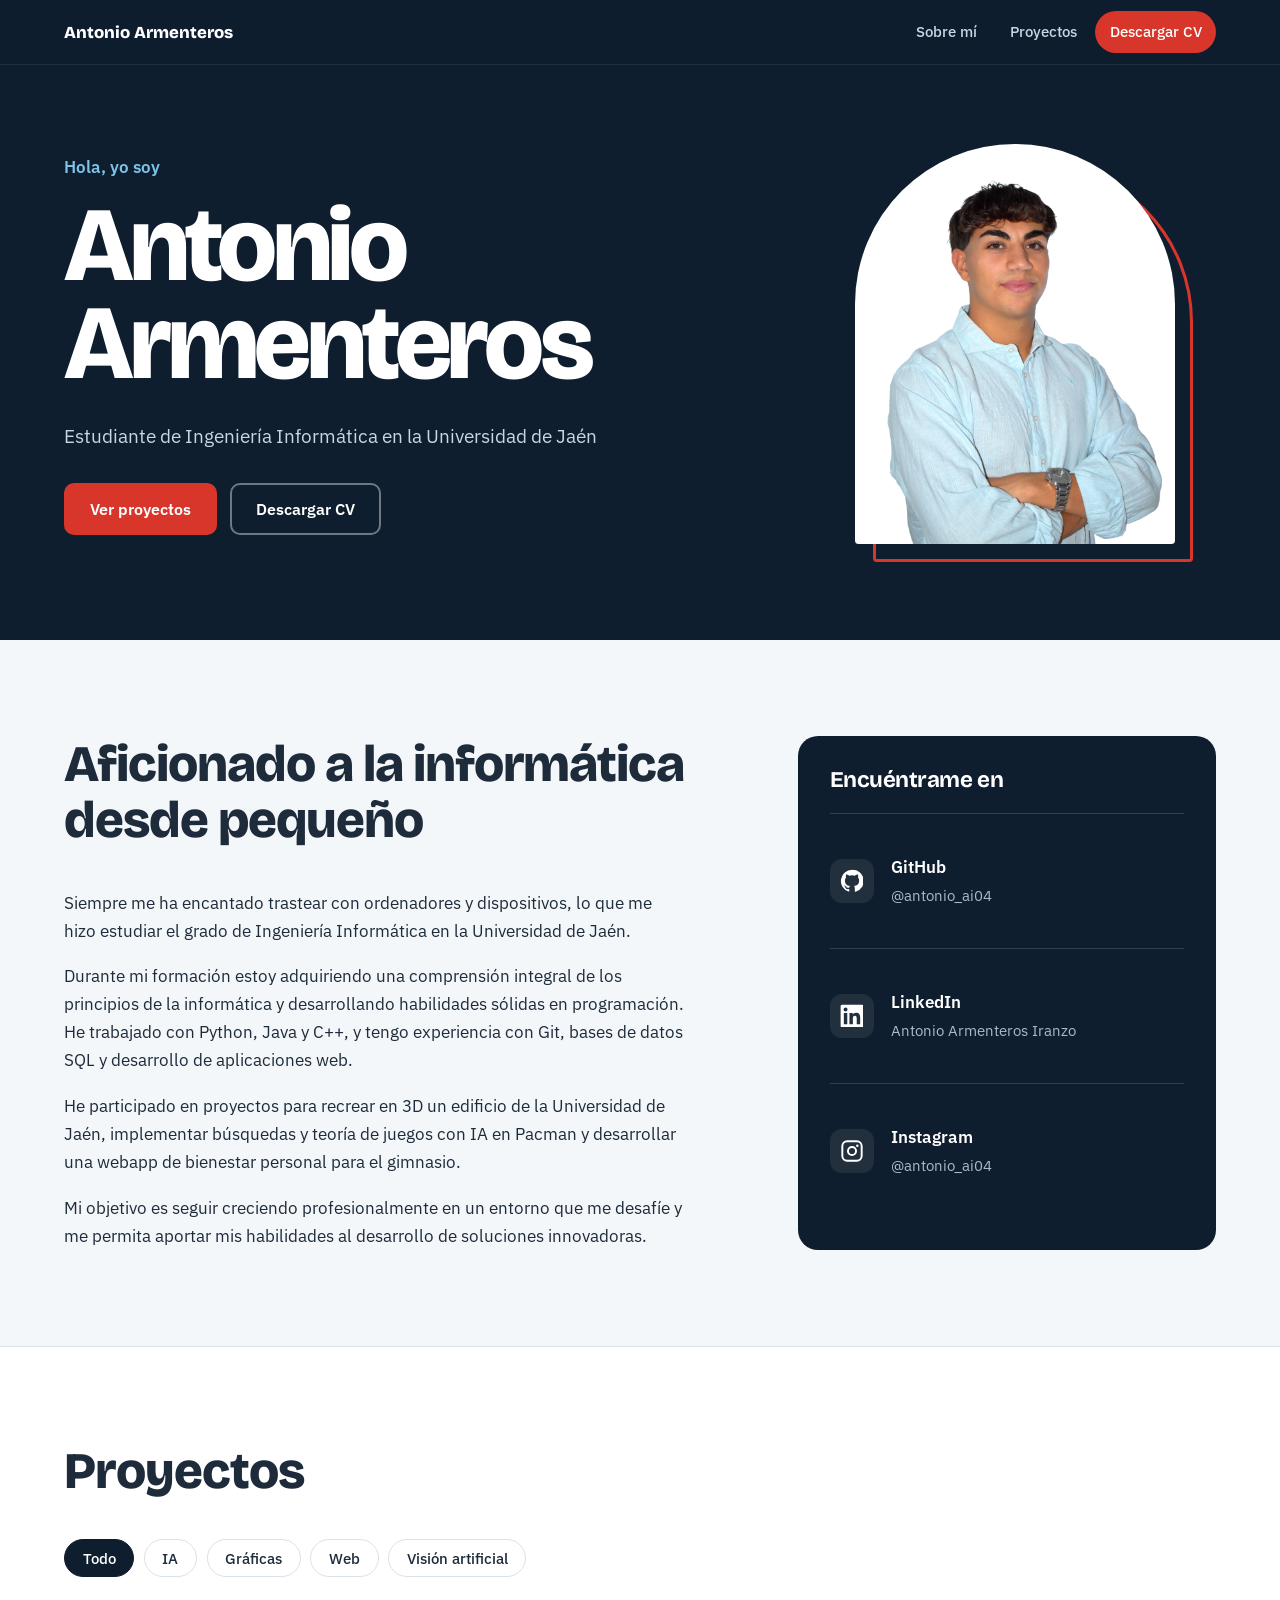
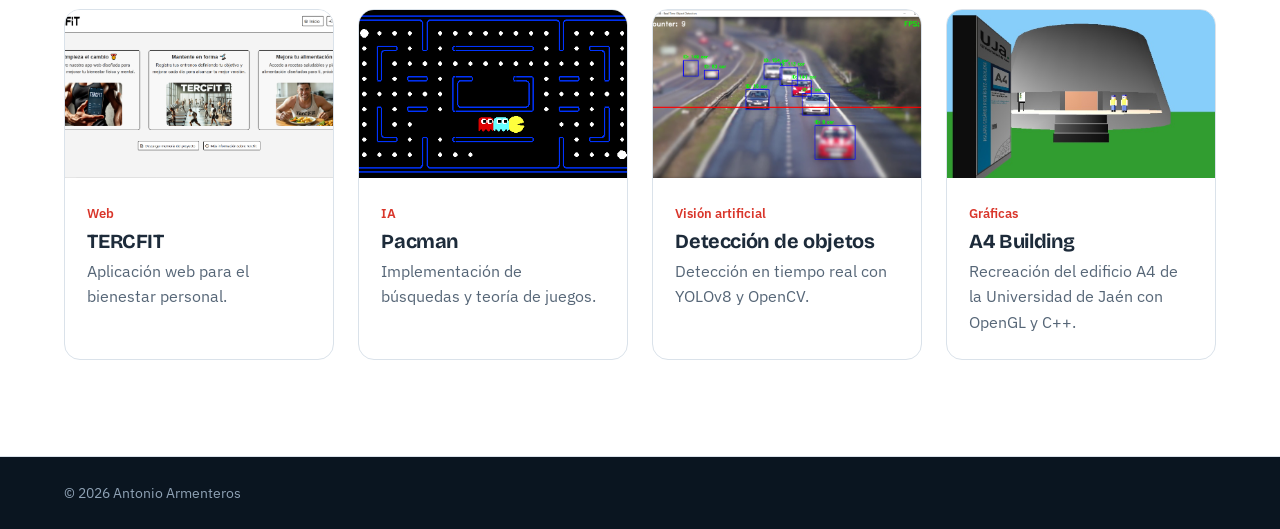
==== index.html @ 1f077d74 "Fix en el cv Updated the role description and CV link in the hero section. Added university name to " ====
<!DOCTYPE html>
<html lang="es">
<head>
<meta charset="utf-8">
<meta name="viewport" content="width=device-width, initial-scale=1">
<meta name="description" content="Portfolio de Antonio Armenteros, estudiante de Ingeniería Informática en la Universidad de Jaén.">
<title>Antonio Armenteros · Ingeniería Informática</title>
<link rel="preconnect" href="https://fonts.googleapis.com">
<link rel="preconnect" href="https://fonts.gstatic.com" crossorigin>
<link href="https://fonts.googleapis.com/css2?family=Bricolage+Grotesque:opsz,wght@12..96,500;12..96,800&family=IBM+Plex+Sans:wght@400;500;600&display=swap" rel="stylesheet">
<link rel="stylesheet" href="assets/css/style.css">
</head>
<body id="home">

<nav class="nav">
  <div class="wrap nav-in">
    <a href="#home" class="brand">Antonio Armenteros</a>
    <button class="burger" aria-label="Abrir menú" aria-expanded="false" aria-controls="menu"><span></span><span></span></button>
    <ul id="menu" class="menu">
      <li><a href="#about">Sobre mí</a></li>
      <li><a href="#portfolio">Proyectos</a></li>
      <li><a class="dl" href="assets/cv/CV_Antonio_Armenteros_Iranzo.pdf" download>Descargar CV</a></li>
    </ul>
  </div>
</nav>

<header class="hero">
  <video autoplay muted loop playsinline class="hero-video" aria-hidden="true"><source src="assets/imgs/matrix.mp4" type="video/mp4"></video>
  <div class="wrap hero-in">
    <div class="hero-text">
      <p class="hello">Hola, yo soy</p>
      <h1>Antonio<br>Armenteros</h1>
      <p class="role">Estudiante de Ingeniería Informática en la Universidad de Jaén</p>
      <div class="cta">
        <a class="btn btn-red" href="#portfolio">Ver proyectos</a>
        <a class="btn btn-ghost" href="assets/cv/CV_Antonio_Armenteros_Iranzo.pdf" download>Descargar CV</a>
      </div>
    </div>
    <div class="hero-photo"><img src="assets/imgs/fotofinalkb.jpg" alt="Retrato de Antonio Armenteros"></div>
  </div>
</header>

<main>
<section class="section" id="about">
  <div class="wrap about">
    <div>
      <h2>Aficionado a la informática desde pequeño</h2>
      <div class="prose">
        <p>Siempre me ha encantado trastear con ordenadores y dispositivos, lo que me hizo estudiar el grado de Ingeniería Informática en la Universidad de Jaén.</p>
        <p>Durante mi formación estoy adquiriendo una comprensión integral de los principios de la informática y desarrollando habilidades sólidas en programación. He trabajado con Python, Java y C++, y tengo experiencia con Git, bases de datos SQL y desarrollo de aplicaciones web.</p>
        <p>He participado en proyectos para recrear en 3D un edificio de la Universidad de Jaén, implementar búsquedas y teoría de juegos con IA en Pacman y desarrollar una webapp de bienestar personal para el gimnasio.</p>
        <p>Mi objetivo es seguir creciendo profesionalmente en un entorno que me desafíe y me permita aportar mis habilidades al desarrollo de soluciones innovadoras.</p>
      </div>
    </div>
    <aside class="social">
      <h3>Encuéntrame en</h3>
      <a href="https://github.com/armenteros04" target="_blank" rel="noopener"><svg class="ico" viewBox="0 0 24 24" aria-hidden="true"><path fill="currentColor" d="M12 .5a11.5 11.5 0 0 0-3.64 22.41c.58.1.79-.25.79-.56v-2c-3.2.7-3.88-1.37-3.88-1.37-.52-1.33-1.28-1.69-1.28-1.69-1.05-.72.08-.7.08-.7 1.15.08 1.76 1.19 1.76 1.19 1.03 1.76 2.7 1.25 3.36.96.1-.75.4-1.25.73-1.54-2.55-.29-5.24-1.28-5.24-5.69 0-1.26.45-2.28 1.19-3.09-.12-.29-.52-1.46.11-3.05 0 0 .97-.31 3.17 1.18a11 11 0 0 1 5.78 0c2.2-1.49 3.17-1.18 3.17-1.18.63 1.59.23 2.76.11 3.05.74.81 1.19 1.83 1.19 3.09 0 4.42-2.69 5.39-5.25 5.68.41.36.78 1.06.78 2.14v3.17c0 .31.21.67.8.56A11.5 11.5 0 0 0 12 .5z"/></svg><span class="t"><b>GitHub</b><span>@antonio_ai04</span></span></a>
      <a href="https://www.linkedin.com/in/antonio-armenteros-iranzo-5596b0254" target="_blank" rel="noopener"><svg class="ico" viewBox="0 0 24 24" aria-hidden="true"><path fill="currentColor" d="M20.45 20.45h-3.56v-5.57c0-1.33-.03-3.04-1.85-3.04-1.86 0-2.14 1.45-2.14 2.94v5.67H9.34V9h3.42v1.56h.05c.48-.9 1.64-1.85 3.37-1.85 3.6 0 4.27 2.37 4.27 5.46v6.28zM5.34 7.43a2.06 2.06 0 1 1 0-4.13 2.06 2.06 0 0 1 0 4.13zM7.12 20.45H3.56V9h3.56v11.45zM22.22 0H1.77C.79 0 0 .77 0 1.73v20.54C0 23.23.79 24 1.77 24h20.45c.98 0 1.78-.77 1.78-1.73V1.73C24 .77 23.2 0 22.22 0z"/></svg><span class="t"><b>LinkedIn</b><span>Antonio Armenteros Iranzo</span></span></a>
      <a href="https://www.instagram.com/antonio_ai04/" target="_blank" rel="noopener"><svg class="ico" viewBox="0 0 24 24" aria-hidden="true"><path fill="none" stroke="currentColor" stroke-width="2" d="M7 2h10a5 5 0 0 1 5 5v10a5 5 0 0 1-5 5H7a5 5 0 0 1-5-5V7a5 5 0 0 1 5-5z"/><circle cx="12" cy="12" r="4.2" fill="none" stroke="currentColor" stroke-width="2"/><circle cx="17.5" cy="6.5" r="1.3" fill="currentColor"/></svg><span class="t"><b>Instagram</b><span>@antonio_ai04</span></span></a>
    </aside>
  </div>
</section>

<section class="section alt" id="portfolio">
  <div class="wrap">
    <h2>Proyectos</h2>
    <div class="filters" role="group" aria-label="Filtrar proyectos">
      <button class="on" data-f="all">Todo</button>
      <button data-f="ia">IA</button>
      <button data-f="graficas">Gráficas</button>
      <button data-f="web">Web</button>
      <button data-f="va">Visión artificial</button>
    </div>
    <div class="grid">
      <a class="card" data-c="web" href="https://github.com/armenteros04/TERCFIT-Webapp" target="_blank" rel="noopener">
        <img src="assets/imgs/tercfit.png" alt="Captura de TERCFIT" loading="lazy">
        <div><span class="tag">Web</span><h4>TERCFIT</h4><p>Aplicación web para el bienestar personal.</p></div>
      </a>
      <a class="card" data-c="ia" href="https://github.com/armenteros04/Pacman-IA" target="_blank" rel="noopener">
        <img src="assets/imgs/pacman.png" alt="Captura de Pacman" loading="lazy">
        <div><span class="tag">IA</span><h4>Pacman</h4><p>Implementación de búsquedas y teoría de juegos.</p></div>
      </a>
      <a class="card" data-c="va" href="https://github.com/armenteros04/ObjectDetection-Script" target="_blank" rel="noopener">
        <img src="assets/imgs/objectos.png" alt="Detección de objetos" loading="lazy">
        <div><span class="tag">Visión artificial</span><h4>Detección de objetos</h4><p>Detección en tiempo real con YOLOv8 y OpenCV.</p></div>
      </a>
      <a class="card" data-c="graficas" href="https://github.com/armenteros04/A4Building-UJA" target="_blank" rel="noopener">
        <img src="assets/imgs/UJA.jfif" alt="Edificio A4 de la UJA" loading="lazy">
        <div><span class="tag">Gráficas</span><h4>A4 Building</h4><p>Recreación del edificio A4 de la Universidad de Jaén con OpenGL y C++.</p></div>
      </a>
    </div>
  </div>
</section>

</main>

<footer class="footer"><div class="wrap">© <span id="y"></span> Antonio Armenteros</div></footer>
<script src="assets/js/js.js"></script>
</body>
</html>
---- assets/css/style.css ----
:root{--ink:#0F1E2E;--ink2:#1A3652;--paper:#F4F7FA;--card:#fff;--line:#DAE2EA;--text:#1D2B3A;--muted:#566677;--red:#D9362B;--water:#7CC4E8}
*{box-sizing:border-box;margin:0;padding:0}
html{scroll-behavior:smooth;scroll-padding-top:4.5rem;font-size:max(16px,.8vw);background:#0A1520;-webkit-text-size-adjust:100%}
body{min-height:100vh;min-height:100dvh;display:flex;flex-direction:column;overflow-x:hidden;font:400 1.0625rem/1.65 "IBM Plex Sans",system-ui,sans-serif;color:var(--text);background:var(--paper)}
img{max-width:100%;display:block}
a{color:inherit}
h1,h2,h3,h4{font-family:"Bricolage Grotesque",system-ui,sans-serif;line-height:1.1;letter-spacing:-.02em}
.wrap{width:min(72rem,100% - 2.5rem);margin-inline:auto}
main{flex:1}
:focus-visible{outline:3px solid var(--red);outline-offset:3px}

/* nav */
.nav{position:fixed;inset:0 0 auto;z-index:20;background:rgba(15,30,46,.82);backdrop-filter:blur(12px);border-bottom:1px solid rgba(255,255,255,.08)}
.nav-in{display:flex;align-items:center;justify-content:space-between;height:4rem}
.brand{display:block;color:#fff;text-decoration:none;font:800 1.05rem "Bricolage Grotesque",sans-serif}
.menu{display:flex;gap:.25rem;list-style:none}
.menu a{display:block;padding:.5rem .9rem;border-radius:99px;color:#C9D6E3;text-decoration:none;font-size:.95rem;font-weight:500;transition:background .2s,color .2s}
.menu a:hover{background:rgba(255,255,255,.1);color:#fff}
.menu .dl{background:var(--red);color:#fff}.menu .dl:hover{background:#b92b21}
.burger{display:none;background:none;border:0;width:44px;height:44px;cursor:pointer;position:relative}
.burger span{position:absolute;left:11px;right:11px;height:2px;background:#fff;transition:transform .25s}
.burger span:first-child{top:17px}.burger span:last-child{top:25px}
.burger[aria-expanded=true] span:first-child{transform:translateY(4px) rotate(45deg)}
.burger[aria-expanded=true] span:last-child{transform:translateY(-4px) rotate(-45deg)}

/* hero */
.hero{position:relative;overflow:hidden;background:var(--ink);color:#fff;padding:9rem 0 6rem}
.hero-video{position:absolute;inset:0;width:100%;height:100%;object-fit:cover;object-position:center;opacity:.4;filter:hue-rotate(95deg) saturate(.8)}
.hero::after{content:"";position:absolute;inset:0;background:radial-gradient(ellipse 60% 90% at 50% 50%,rgba(15,30,46,.78),rgba(15,30,46,.35) 70%,rgba(15,30,46,.6))}
.hero-in{position:relative;z-index:1;display:grid;grid-template-columns:1.4fr .8fr;gap:3rem;align-items:center}
.hello{color:var(--water);font-weight:600;margin-bottom:1rem}
.hero h1{font-size:clamp(3rem,8.5vw,6.6rem);font-weight:800;line-height:.92;letter-spacing:-.04em}
.role{max-width:34rem;margin:1.75rem 0 2rem;font-size:1.2rem;color:#C9D6E3}
.cta{display:flex;flex-wrap:wrap;gap:.8rem}
.btn{display:inline-block;padding:.85rem 1.5rem;border-radius:10px;border:2px solid transparent;font:600 1rem "IBM Plex Sans",sans-serif;text-decoration:none;cursor:pointer;transition:transform .15s,background .2s}
.btn:hover{transform:translateY(-2px)}
.btn-red{background:var(--red);color:#fff}.btn-red:hover{background:#b92b21}
.btn-ghost{border-color:rgba(255,255,255,.4);color:#fff}.btn-ghost:hover{background:rgba(255,255,255,.1)}
.hero-photo{position:relative;justify-self:center;width:min(100%,20rem)}
.hero-photo::before{content:"";position:absolute;inset:1.1rem -1.1rem -1.1rem 1.1rem;border:3px solid var(--red);border-radius:999px 999px 24px 24px}
.hero-photo img{position:relative;aspect-ratio:4/5;width:100%;object-fit:cover;border-radius:999px 999px 24px 24px}

/* sections */
.section{padding:6rem 0}
.alt{background:#fff;border-block:1px solid var(--line)}
h2{font-size:clamp(2rem,4.5vw,3.2rem);font-weight:800;margin-bottom:2.5rem;max-width:20ch}
.about{display:grid;grid-template-columns:1.6fr 1fr;gap:4rem;align-items:stretch}
.prose{display:grid;gap:1.1rem;max-width:62ch}
.social{display:flex;flex-direction:column;background:var(--ink);color:#fff;border-radius:20px;padding:2rem}
.social h3{font-size:1.4rem;margin-bottom:1rem}
.social a{flex:1;display:flex;align-items:center;gap:1.1rem;padding:1rem 0;border-top:1px solid rgba(255,255,255,.14);text-decoration:none;transition:color .2s}
.social .ico{flex:none;width:2.75rem;height:2.75rem;padding:.65rem;border-radius:12px;background:rgba(255,255,255,.08);color:#fff;transition:background .2s,color .2s}
.social a:hover .ico{background:var(--red)}
.social .t{min-width:0}
.social b{display:block;font-weight:600}
.social span span{color:#A9BACB;font-size:.95rem;overflow-wrap:anywhere}
.social a:hover b{color:var(--water)}
.social h3{padding-bottom:.25rem}


.filters{display:flex;flex-wrap:wrap;gap:.6rem;margin-bottom:2rem}
.filters button{padding:.5rem 1.1rem;border-radius:99px;border:1.5px solid var(--line);background:#fff;color:var(--text);font:500 .95rem "IBM Plex Sans",sans-serif;cursor:pointer;transition:all .2s}
.filters button:hover{border-color:var(--ink)}
.filters button.on{background:var(--ink);border-color:var(--ink);color:#fff}
.grid{display:grid;grid-template-columns:repeat(auto-fill,minmax(260px,1fr));gap:1.5rem}
.card{display:flex;flex-direction:column;background:#fff;border:1px solid var(--line);border-radius:16px;overflow:hidden;text-decoration:none;transition:transform .2s,border-color .2s}
.card:hover{transform:translateY(-4px);border-color:var(--ink)}
.card[hidden]{display:none}
.card img{aspect-ratio:16/10;width:100%;object-fit:cover;background:var(--ink2)}
.card div{padding:1.25rem 1.4rem 1.5rem}
.tag{display:inline-block;font-size:.8rem;font-weight:600;color:var(--red);margin-bottom:.4rem}
.card h4{font-size:1.25rem;margin-bottom:.4rem}
.card p{color:var(--muted);font-size:.97rem}

.footer{background:#0A1520;color:#8FA2B5;padding:1.5rem 0;font-size:.9rem}

@media(max-width:820px){
  .hero-in,.about{grid-template-columns:1fr;gap:2.5rem}
  .social a{flex:none}
  .hero{padding:6.5rem 0 4rem}.section{padding:4rem 0}
  .hero-photo{width:15rem;margin-right:1.1rem;justify-self:start;order:-1}
  .burger{display:block}
  .menu{display:none;position:absolute;top:4rem;left:0;right:0;flex-direction:column;background:var(--ink);padding:.5rem 1.25rem 1rem}
  .menu.open{display:flex}
}
@media(prefers-reduced-motion:reduce){html{scroll-behavior:auto}.hero-video{display:none}*{transition:none!important}}
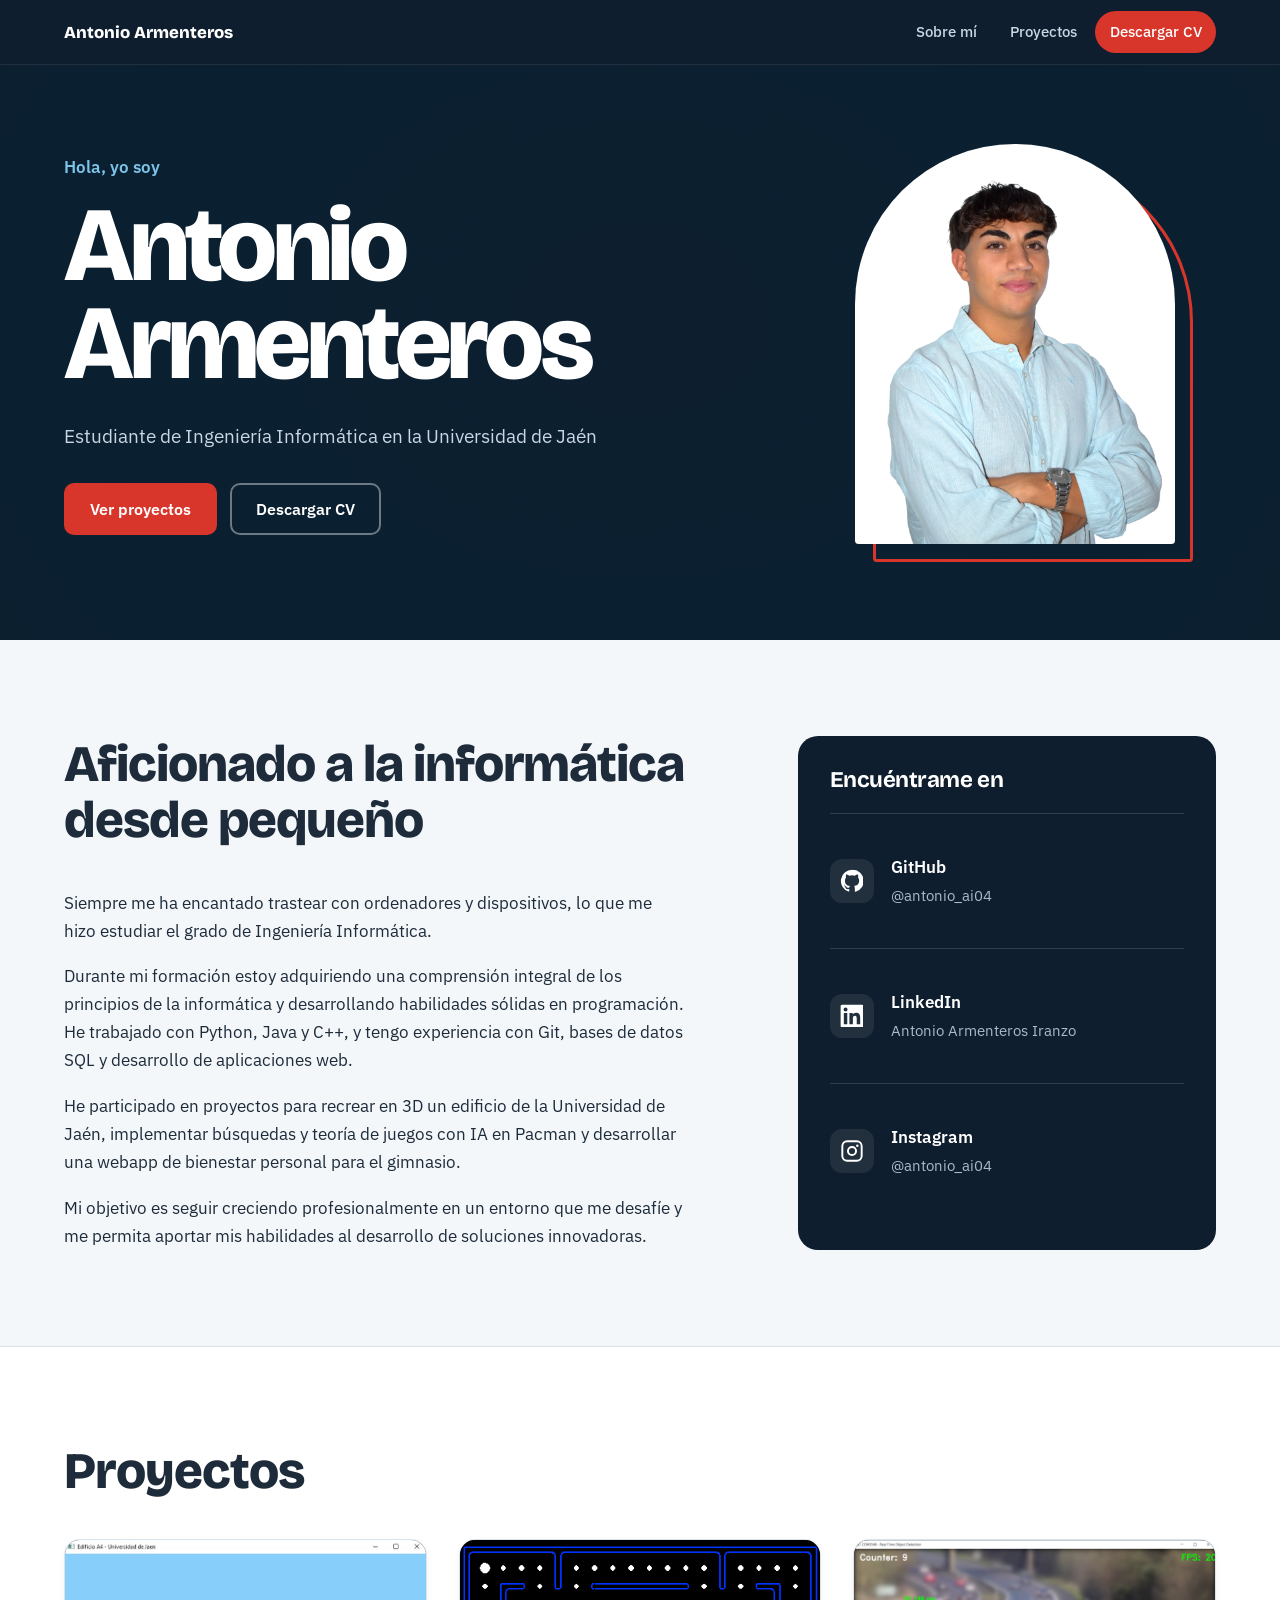
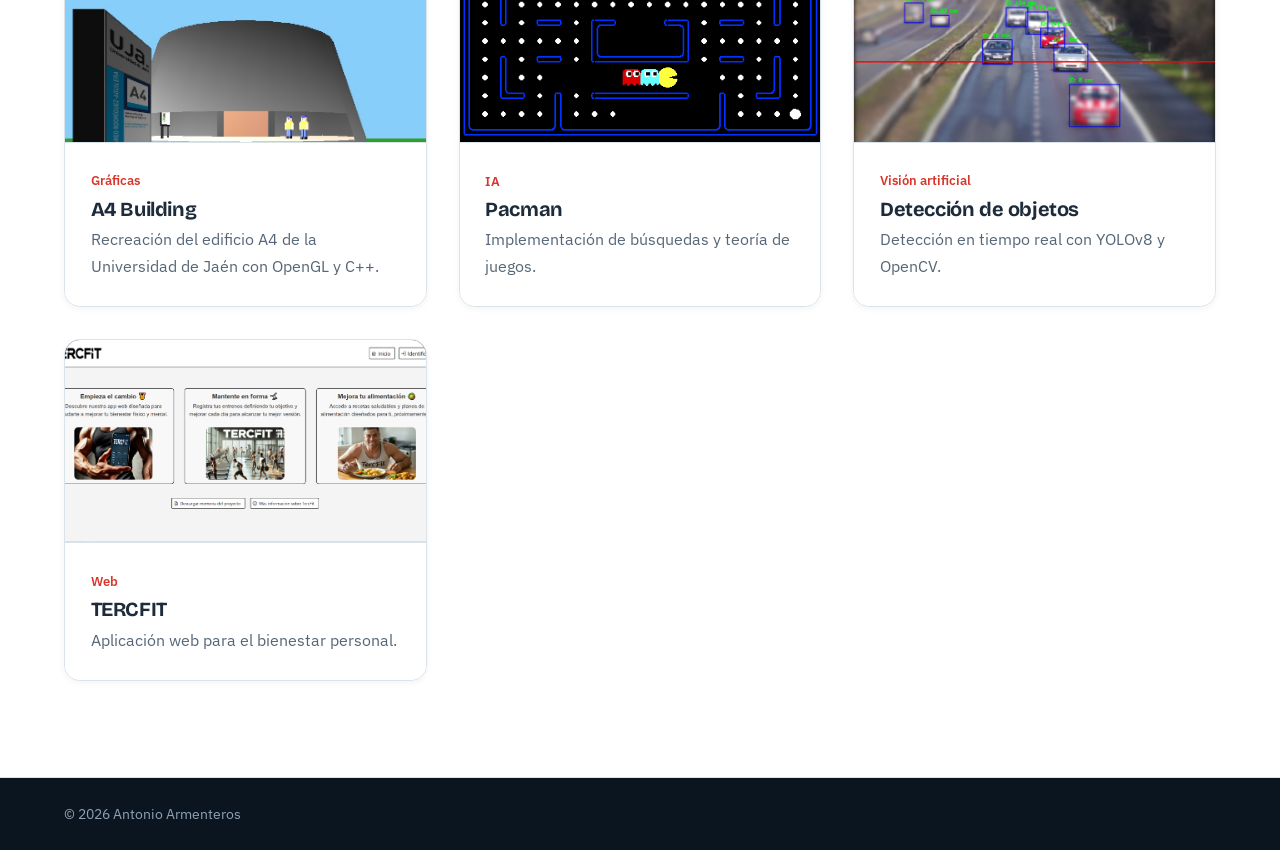
==== commit 63e1fcc8: "Web responsive" ====
--- a/index.html
+++ b/index.html
@@ -46,7 +46,7 @@
     <div>
       <h2>Aficionado a la informática desde pequeño</h2>
       <div class="prose">
-        <p>Siempre me ha encantado trastear con ordenadores y dispositivos, lo que me hizo estudiar el grado de Ingeniería Informática en la Universidad de Jaén.</p>
+        <p>Siempre me ha encantado trastear con ordenadores y dispositivos, lo que me hizo estudiar el grado de Ingeniería Informática.</p>
         <p>Durante mi formación estoy adquiriendo una comprensión integral de los principios de la informática y desarrollando habilidades sólidas en programación. He trabajado con Python, Java y C++, y tengo experiencia con Git, bases de datos SQL y desarrollo de aplicaciones web.</p>
         <p>He participado en proyectos para recrear en 3D un edificio de la Universidad de Jaén, implementar búsquedas y teoría de juegos con IA en Pacman y desarrollar una webapp de bienestar personal para el gimnasio.</p>
         <p>Mi objetivo es seguir creciendo profesionalmente en un entorno que me desafíe y me permita aportar mis habilidades al desarrollo de soluciones innovadoras.</p>
@@ -64,29 +64,22 @@
 <section class="section alt" id="portfolio">
   <div class="wrap">
     <h2>Proyectos</h2>
-    <div class="filters" role="group" aria-label="Filtrar proyectos">
-      <button class="on" data-f="all">Todo</button>
-      <button data-f="ia">IA</button>
-      <button data-f="graficas">Gráficas</button>
-      <button data-f="web">Web</button>
-      <button data-f="va">Visión artificial</button>
-    </div>
     <div class="grid">
-      <a class="card" data-c="web" href="https://github.com/armenteros04/TERCFIT-Webapp" target="_blank" rel="noopener">
-        <img src="assets/imgs/tercfit.png" alt="Captura de TERCFIT" loading="lazy">
-        <div><span class="tag">Web</span><h4>TERCFIT</h4><p>Aplicación web para el bienestar personal.</p></div>
+	<a class="card" href="https://github.com/armenteros04/A4Building-UJA" target="_blank" rel="noopener">
+        <img src="assets/imgs/UJA.jfif" alt="Edificio A4 de la UJA" loading="lazy">
+        <div><span class="tag">Gráficas</span><h4>A4 Building</h4><p>Recreación del edificio A4 de la Universidad de Jaén con OpenGL y C++.</p></div>
       </a>
-      <a class="card" data-c="ia" href="https://github.com/armenteros04/Pacman-IA" target="_blank" rel="noopener">
+      <a class="card" href="https://github.com/armenteros04/Pacman-IA" target="_blank" rel="noopener">
         <img src="assets/imgs/pacman.png" alt="Captura de Pacman" loading="lazy">
         <div><span class="tag">IA</span><h4>Pacman</h4><p>Implementación de búsquedas y teoría de juegos.</p></div>
       </a>
-      <a class="card" data-c="va" href="https://github.com/armenteros04/ObjectDetection-Script" target="_blank" rel="noopener">
+      <a class="card" href="https://github.com/armenteros04/ObjectDetection-Script" target="_blank" rel="noopener">
         <img src="assets/imgs/objectos.png" alt="Detección de objetos" loading="lazy">
         <div><span class="tag">Visión artificial</span><h4>Detección de objetos</h4><p>Detección en tiempo real con YOLOv8 y OpenCV.</p></div>
       </a>
-      <a class="card" data-c="graficas" href="https://github.com/armenteros04/A4Building-UJA" target="_blank" rel="noopener">
-        <img src="assets/imgs/UJA.jfif" alt="Edificio A4 de la UJA" loading="lazy">
-        <div><span class="tag">Gráficas</span><h4>A4 Building</h4><p>Recreación del edificio A4 de la Universidad de Jaén con OpenGL y C++.</p></div>
+	<a class="card" href="https://github.com/armenteros04/TERCFIT-Webapp" target="_blank" rel="noopener">
+        <img src="assets/imgs/tercfit.png" alt="Captura de TERCFIT" loading="lazy">
+        <div><span class="tag">Web</span><h4>TERCFIT</h4><p>Aplicación web para el bienestar personal.</p></div>
       </a>
     </div>
   </div>
--- a/assets/css/style.css
+++ b/assets/css/style.css
@@ -10,7 +10,7 @@
 :focus-visible{outline:3px solid var(--red);outline-offset:3px}
 
 /* nav */
-.nav{position:fixed;inset:0 0 auto;z-index:20;background:rgba(15,30,46,.82);backdrop-filter:blur(12px);border-bottom:1px solid rgba(255,255,255,.08)}
+.nav{position:fixed;inset:0 0 auto;z-index:20;background:var(--ink);border-bottom:1px solid rgba(255,255,255,.08)}
 .nav-in{display:flex;align-items:center;justify-content:space-between;height:4rem}
 .brand{display:block;color:#fff;text-decoration:none;font:800 1.05rem "Bricolage Grotesque",sans-serif}
 .menu{display:flex;gap:.25rem;list-style:none}
@@ -24,10 +24,11 @@
 .burger[aria-expanded=true] span:last-child{transform:translateY(-4px) rotate(-45deg)}
 
 /* hero */
-.hero{position:relative;overflow:hidden;background:var(--ink);color:#fff;padding:9rem 0 6rem}
-.hero-video{position:absolute;inset:0;width:100%;height:100%;object-fit:cover;object-position:center;opacity:.4;filter:hue-rotate(95deg) saturate(.8)}
-.hero::after{content:"";position:absolute;inset:0;background:radial-gradient(ellipse 60% 90% at 50% 50%,rgba(15,30,46,.78),rgba(15,30,46,.35) 70%,rgba(15,30,46,.6))}
-.hero-in{position:relative;z-index:1;display:grid;grid-template-columns:1.4fr .8fr;gap:3rem;align-items:center}
+.hero{position:relative;isolation:isolate;overflow:hidden;background:var(--ink);color:#fff;padding:9rem 0 6rem}
+.hero-video{position:absolute;inset:0;width:100%;height:100%;object-fit:cover;object-position:center;opacity:.35;filter:grayscale(1) contrast(1.15)}
+.hero::before{content:"";position:absolute;inset:0;z-index:1;background:var(--water);mix-blend-mode:color;opacity:.55}
+.hero::after{content:"";position:absolute;inset:0;z-index:1;background:radial-gradient(ellipse 60% 90% at 50% 50%,rgba(15,30,46,.78),rgba(15,30,46,.35) 70%,rgba(15,30,46,.6))}
+.hero-in{position:relative;z-index:2;display:grid;grid-template-columns:1.4fr .8fr;gap:3rem;align-items:center}
 .hello{color:var(--water);font-weight:600;margin-bottom:1rem}
 .hero h1{font-size:clamp(3rem,8.5vw,6.6rem);font-weight:800;line-height:.92;letter-spacing:-.04em}
 .role{max-width:34rem;margin:1.75rem 0 2rem;font-size:1.2rem;color:#C9D6E3}
@@ -58,19 +59,16 @@
 .social h3{padding-bottom:.25rem}
 
 
-.filters{display:flex;flex-wrap:wrap;gap:.6rem;margin-bottom:2rem}
-.filters button{padding:.5rem 1.1rem;border-radius:99px;border:1.5px solid var(--line);background:#fff;color:var(--text);font:500 .95rem "IBM Plex Sans",sans-serif;cursor:pointer;transition:all .2s}
-.filters button:hover{border-color:var(--ink)}
-.filters button.on{background:var(--ink);border-color:var(--ink);color:#fff}
-.grid{display:grid;grid-template-columns:repeat(auto-fill,minmax(260px,1fr));gap:1.5rem}
-.card{display:flex;flex-direction:column;background:#fff;border:1px solid var(--line);border-radius:16px;overflow:hidden;text-decoration:none;transition:transform .2s,border-color .2s}
-.card:hover{transform:translateY(-4px);border-color:var(--ink)}
+.grid{display:grid;grid-template-columns:repeat(auto-fit,minmax(min(100%,22rem),1fr));gap:2rem}
+.card{display:flex;flex-direction:column;background:#fff;border:1px solid var(--line);border-radius:16px;overflow:hidden;text-decoration:none;box-shadow:0 2px 6px rgba(15,30,46,.05);transition:transform .2s,border-color .2s,box-shadow .2s}
+.card:hover{transform:translateY(-4px);border-color:var(--ink);box-shadow:0 14px 30px rgba(15,30,46,.16)}
+.card:hover img{transform:scale(1.04)}
 .card[hidden]{display:none}
-.card img{aspect-ratio:16/10;width:100%;object-fit:cover;background:var(--ink2)}
-.card div{padding:1.25rem 1.4rem 1.5rem}
+.card img{aspect-ratio:16/9;width:100%;object-fit:cover;object-position:center top;background:var(--ink2);border-bottom:1px solid var(--line);transition:transform .4s}
+.card div{position:relative;z-index:1;background:#fff;padding:1.4rem 1.6rem 1.7rem}
 .tag{display:inline-block;font-size:.8rem;font-weight:600;color:var(--red);margin-bottom:.4rem}
 .card h4{font-size:1.25rem;margin-bottom:.4rem}
-.card p{color:var(--muted);font-size:.97rem}
+.card p{color:var(--muted);font-size:1rem}
 
 .footer{background:#0A1520;color:#8FA2B5;padding:1.5rem 0;font-size:.9rem}
 
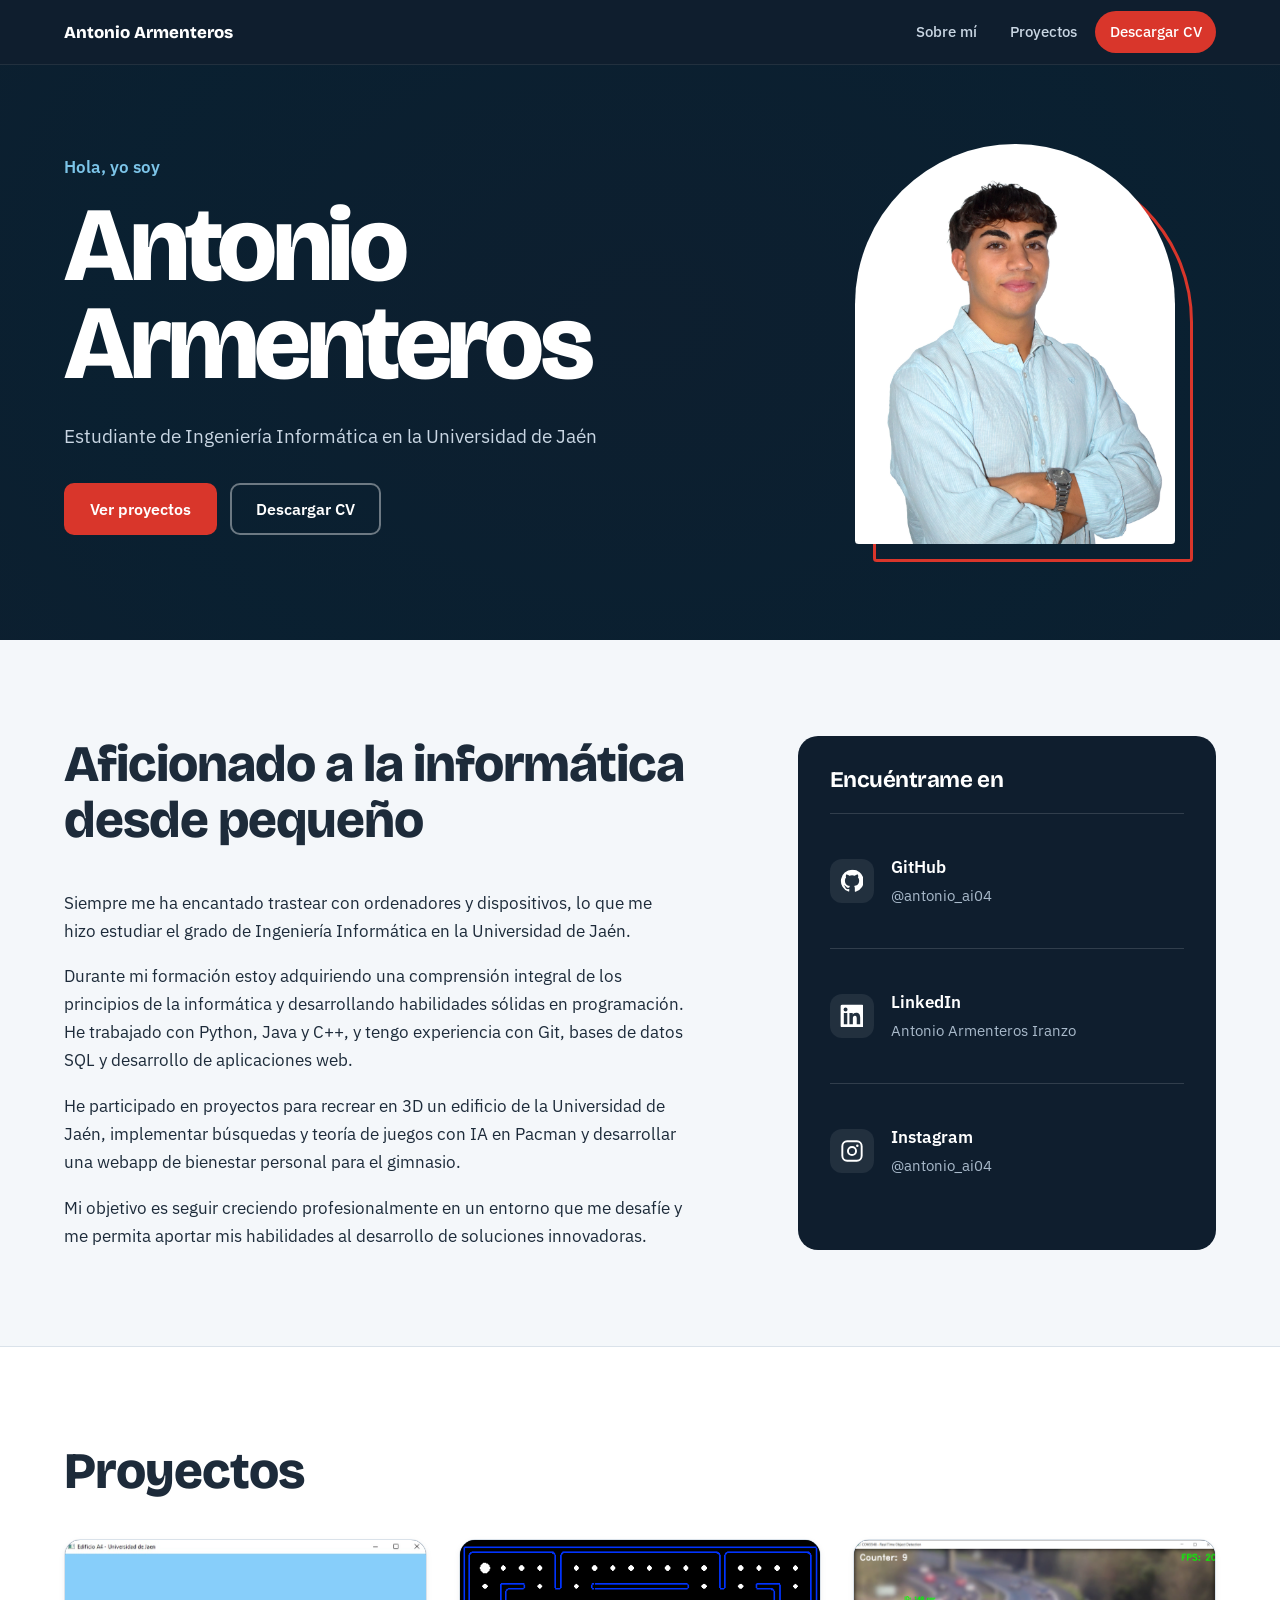
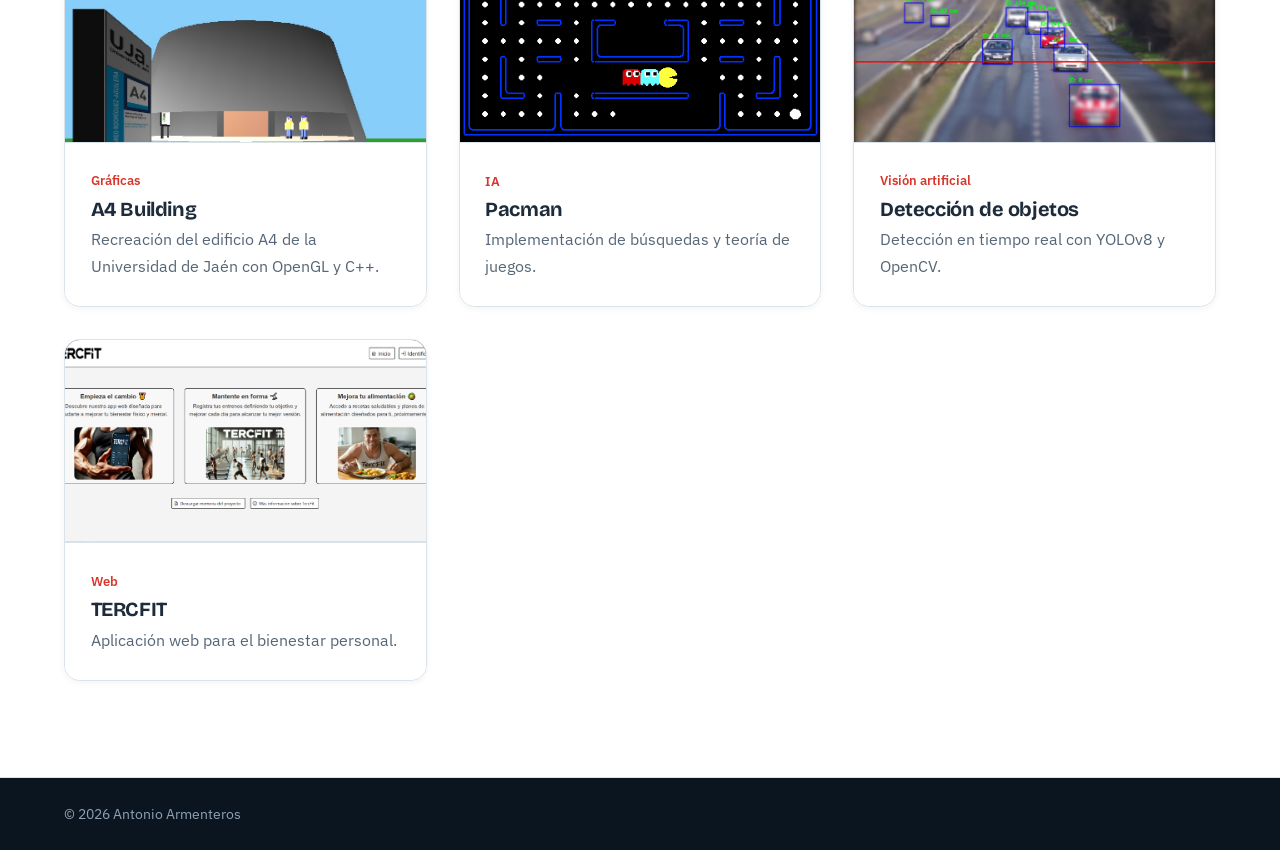
==== commit 271f6e75: "Merge branch 'main' of https://github.com/armenteros04/AntonioArmenteros" ====
--- a/index.html
+++ b/index.html
@@ -46,7 +46,7 @@
     <div>
       <h2>Aficionado a la informática desde pequeño</h2>
       <div class="prose">
-        <p>Siempre me ha encantado trastear con ordenadores y dispositivos, lo que me hizo estudiar el grado de Ingeniería Informática.</p>
+        <p>Siempre me ha encantado trastear con ordenadores y dispositivos, lo que me hizo estudiar el grado de Ingeniería Informática en la Universidad de Jaén.</p>
         <p>Durante mi formación estoy adquiriendo una comprensión integral de los principios de la informática y desarrollando habilidades sólidas en programación. He trabajado con Python, Java y C++, y tengo experiencia con Git, bases de datos SQL y desarrollo de aplicaciones web.</p>
         <p>He participado en proyectos para recrear en 3D un edificio de la Universidad de Jaén, implementar búsquedas y teoría de juegos con IA en Pacman y desarrollar una webapp de bienestar personal para el gimnasio.</p>
         <p>Mi objetivo es seguir creciendo profesionalmente en un entorno que me desafíe y me permita aportar mis habilidades al desarrollo de soluciones innovadoras.</p>
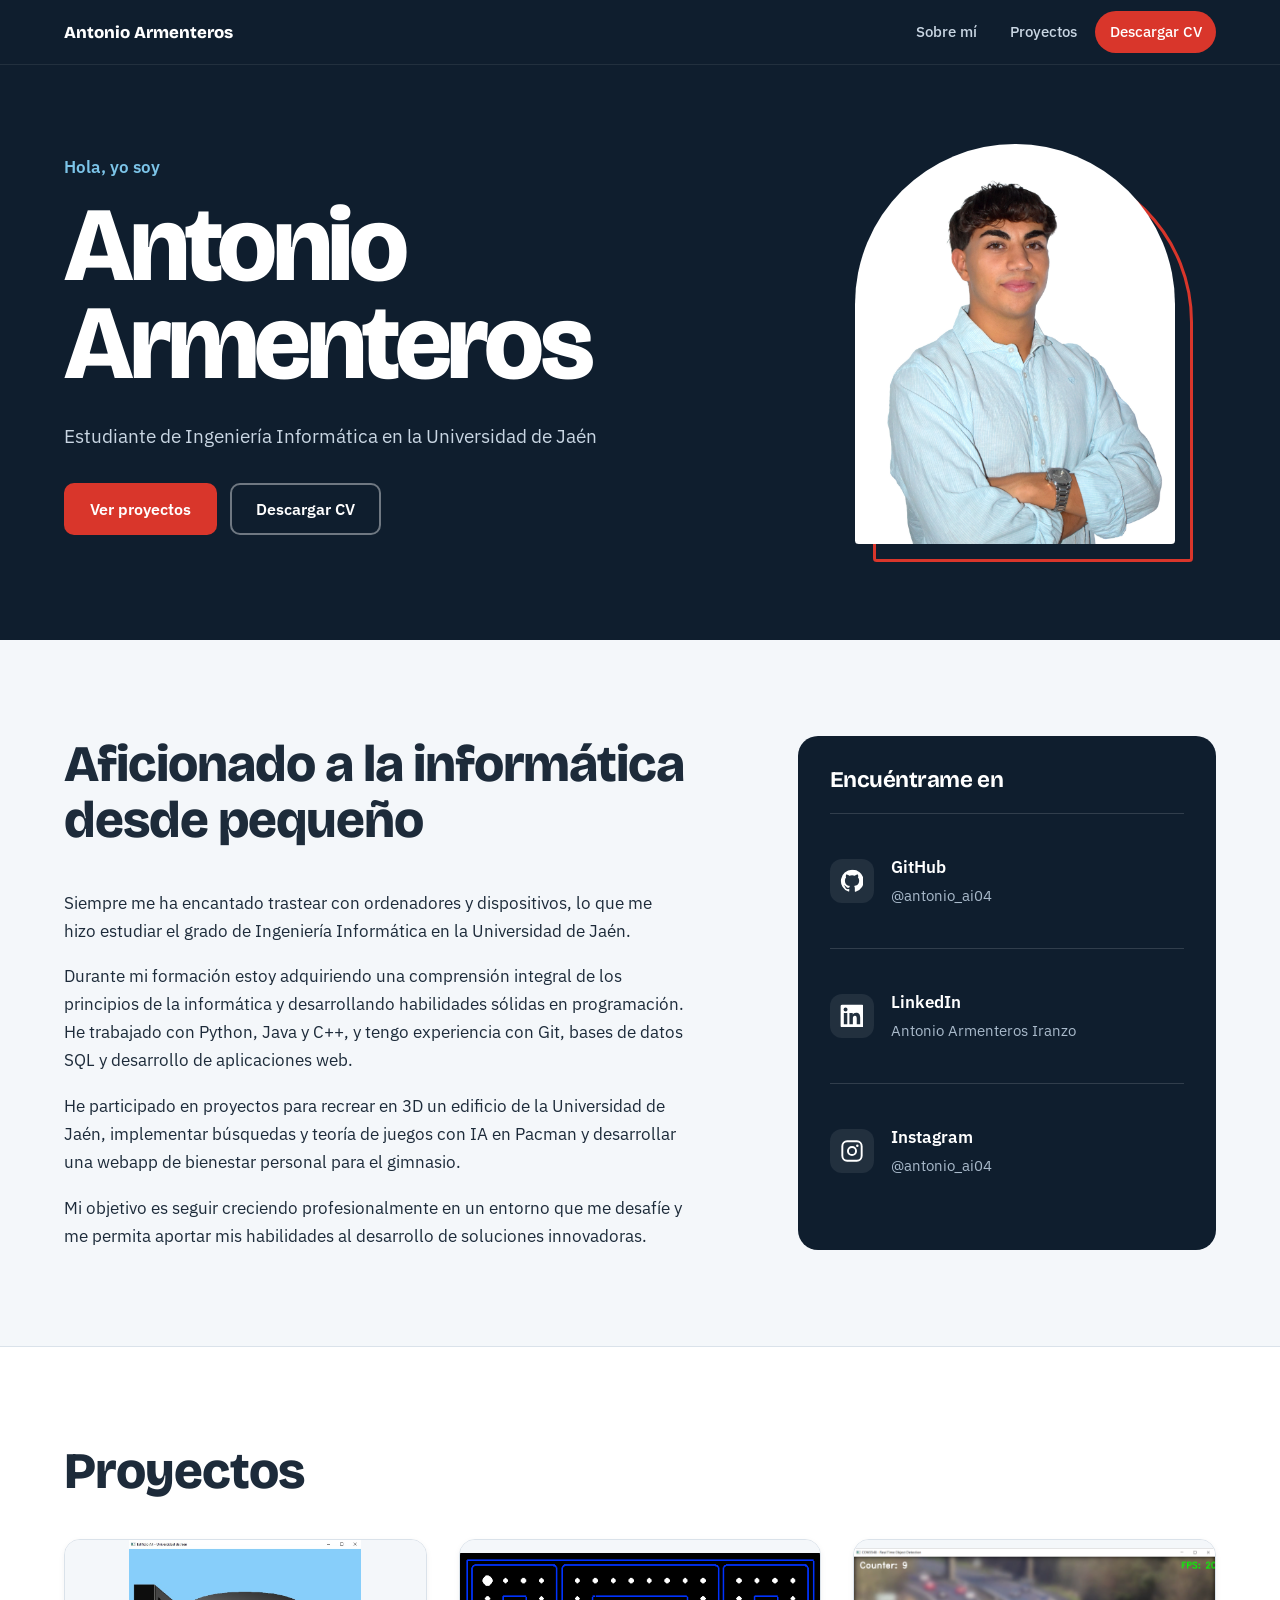
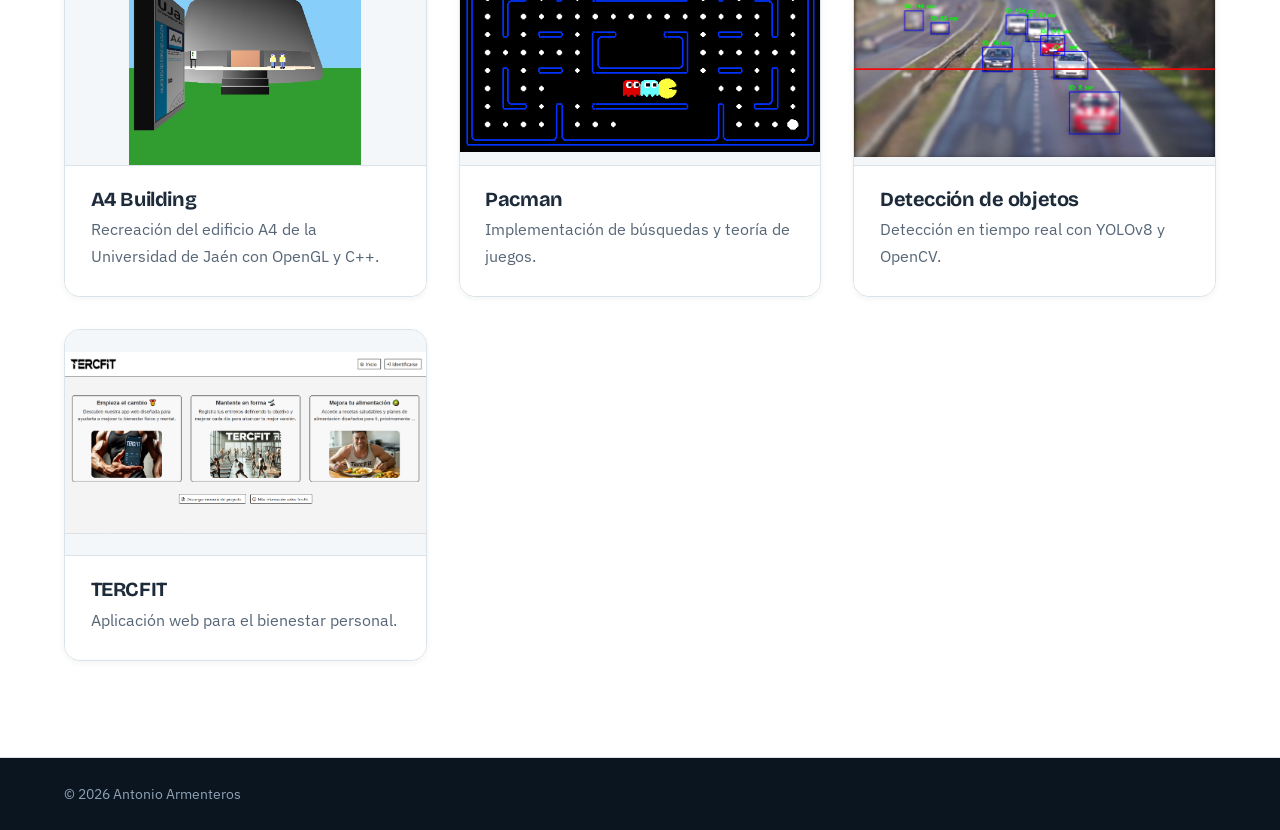
==== commit 79c7a76e: "Actualizado banner" ====
--- a/index.html
+++ b/index.html
@@ -67,19 +67,19 @@
     <div class="grid">
 	<a class="card" href="https://github.com/armenteros04/A4Building-UJA" target="_blank" rel="noopener">
         <img src="assets/imgs/UJA.jfif" alt="Edificio A4 de la UJA" loading="lazy">
-        <div><span class="tag">Gráficas</span><h4>A4 Building</h4><p>Recreación del edificio A4 de la Universidad de Jaén con OpenGL y C++.</p></div>
+        <div><h4>A4 Building</h4><p>Recreación del edificio A4 de la Universidad de Jaén con OpenGL y C++.</p></div>
       </a>
       <a class="card" href="https://github.com/armenteros04/Pacman-IA" target="_blank" rel="noopener">
         <img src="assets/imgs/pacman.png" alt="Captura de Pacman" loading="lazy">
-        <div><span class="tag">IA</span><h4>Pacman</h4><p>Implementación de búsquedas y teoría de juegos.</p></div>
+        <div><h4>Pacman</h4><p>Implementación de búsquedas y teoría de juegos.</p></div>
       </a>
       <a class="card" href="https://github.com/armenteros04/ObjectDetection-Script" target="_blank" rel="noopener">
         <img src="assets/imgs/objectos.png" alt="Detección de objetos" loading="lazy">
-        <div><span class="tag">Visión artificial</span><h4>Detección de objetos</h4><p>Detección en tiempo real con YOLOv8 y OpenCV.</p></div>
+        <div><h4>Detección de objetos</h4><p>Detección en tiempo real con YOLOv8 y OpenCV.</p></div>
       </a>
 	<a class="card" href="https://github.com/armenteros04/TERCFIT-Webapp" target="_blank" rel="noopener">
         <img src="assets/imgs/tercfit.png" alt="Captura de TERCFIT" loading="lazy">
-        <div><span class="tag">Web</span><h4>TERCFIT</h4><p>Aplicación web para el bienestar personal.</p></div>
+        <div><h4>TERCFIT</h4><p>Aplicación web para el bienestar personal.</p></div>
       </a>
     </div>
   </div>
--- a/assets/css/style.css
+++ b/assets/css/style.css
@@ -25,9 +25,7 @@
 
 /* hero */
 .hero{position:relative;isolation:isolate;overflow:hidden;background:var(--ink);color:#fff;padding:9rem 0 6rem}
-.hero-video{position:absolute;inset:0;width:100%;height:100%;object-fit:cover;object-position:center;opacity:.35;filter:grayscale(1) contrast(1.15)}
-.hero::before{content:"";position:absolute;inset:0;z-index:1;background:var(--water);mix-blend-mode:color;opacity:.55}
-.hero::after{content:"";position:absolute;inset:0;z-index:1;background:radial-gradient(ellipse 60% 90% at 50% 50%,rgba(15,30,46,.78),rgba(15,30,46,.35) 70%,rgba(15,30,46,.6))}
+.hero-video{position:absolute;inset:0;width:100%;height:100%;object-fit:cover;object-position:center;opacity:.4;filter:grayscale(1) contrast(1.2);mix-blend-mode:screen}
 .hero-in{position:relative;z-index:2;display:grid;grid-template-columns:1.4fr .8fr;gap:3rem;align-items:center}
 .hello{color:var(--water);font-weight:600;margin-bottom:1rem}
 .hero h1{font-size:clamp(3rem,8.5vw,6.6rem);font-weight:800;line-height:.92;letter-spacing:-.04em}
@@ -64,9 +62,8 @@
 .card:hover{transform:translateY(-4px);border-color:var(--ink);box-shadow:0 14px 30px rgba(15,30,46,.16)}
 .card:hover img{transform:scale(1.04)}
 .card[hidden]{display:none}
-.card img{aspect-ratio:16/9;width:100%;object-fit:cover;object-position:center top;background:var(--ink2);border-bottom:1px solid var(--line);transition:transform .4s}
+.card img{aspect-ratio:16/10;width:100%;object-fit:contain;object-position:center;background:var(--paper);border-bottom:1px solid var(--line);transition:transform .4s}
 .card div{position:relative;z-index:1;background:#fff;padding:1.4rem 1.6rem 1.7rem}
-.tag{display:inline-block;font-size:.8rem;font-weight:600;color:var(--red);margin-bottom:.4rem}
 .card h4{font-size:1.25rem;margin-bottom:.4rem}
 .card p{color:var(--muted);font-size:1rem}
 
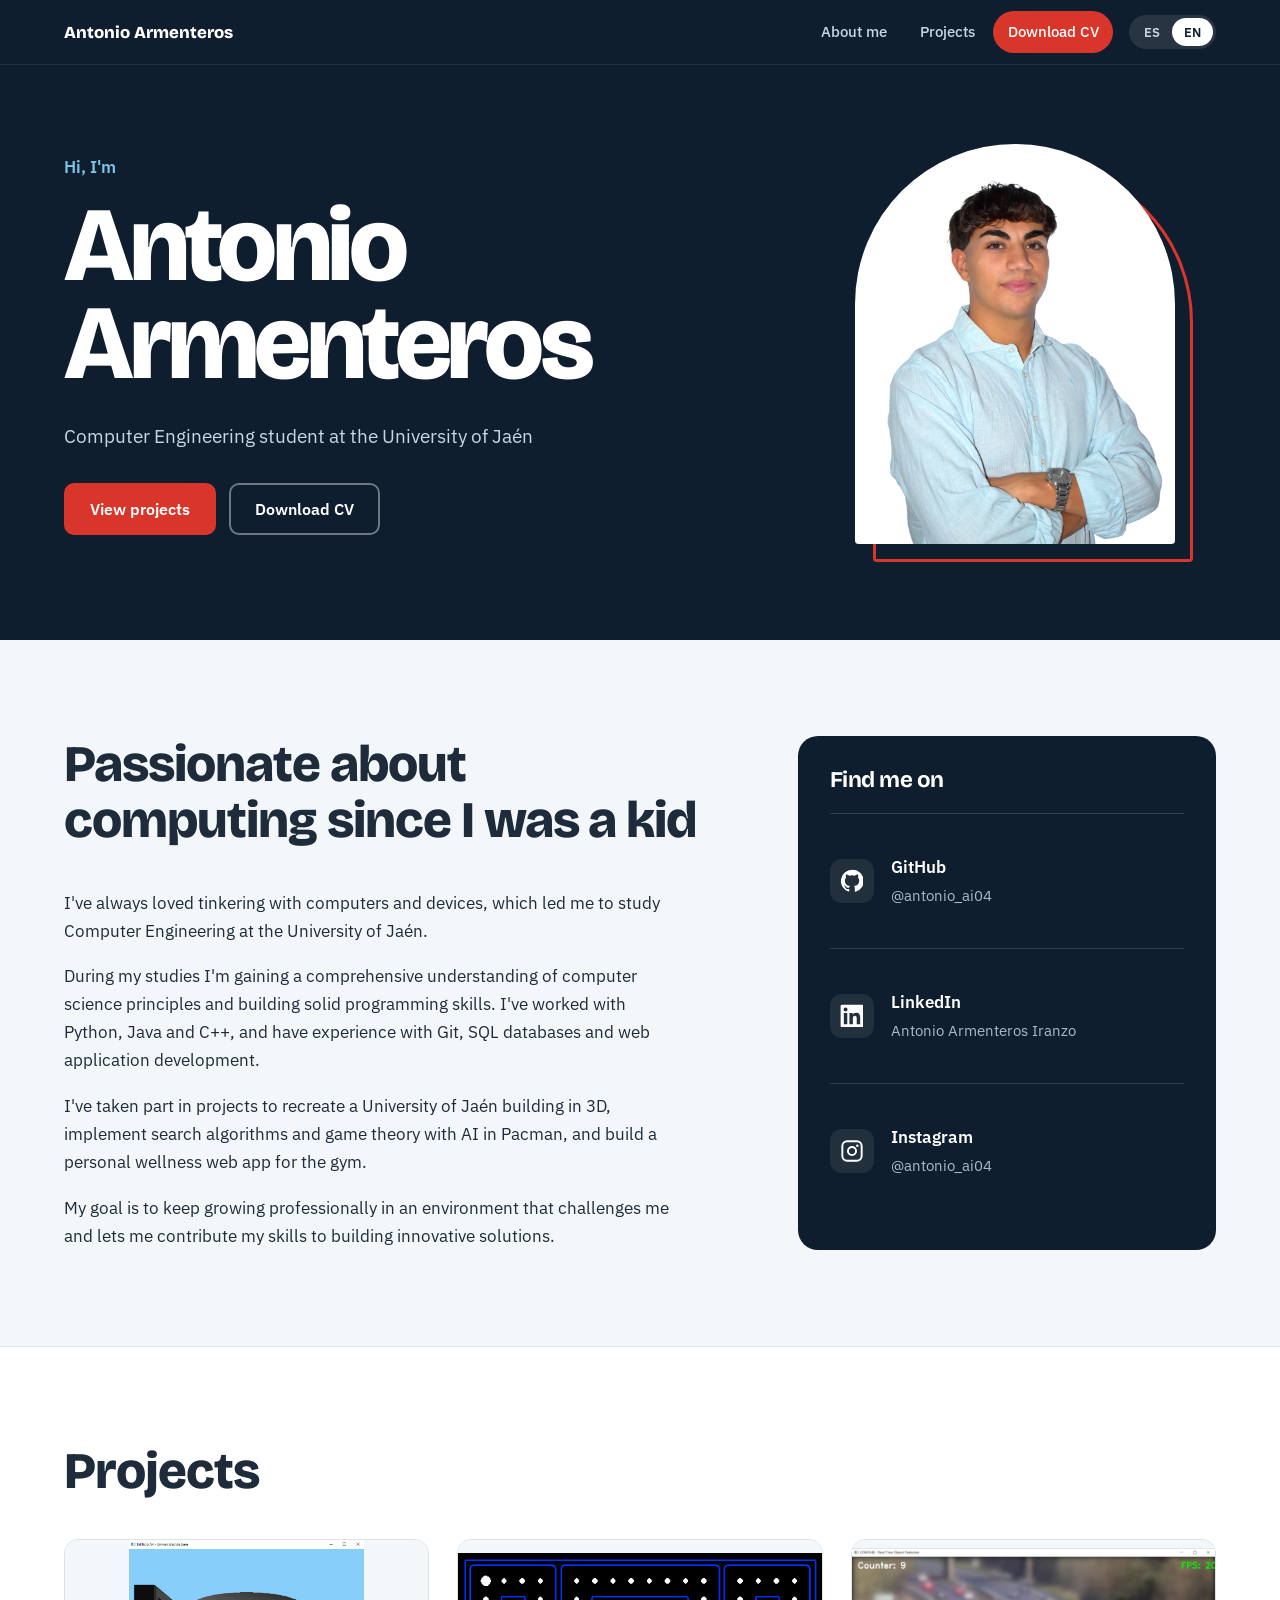
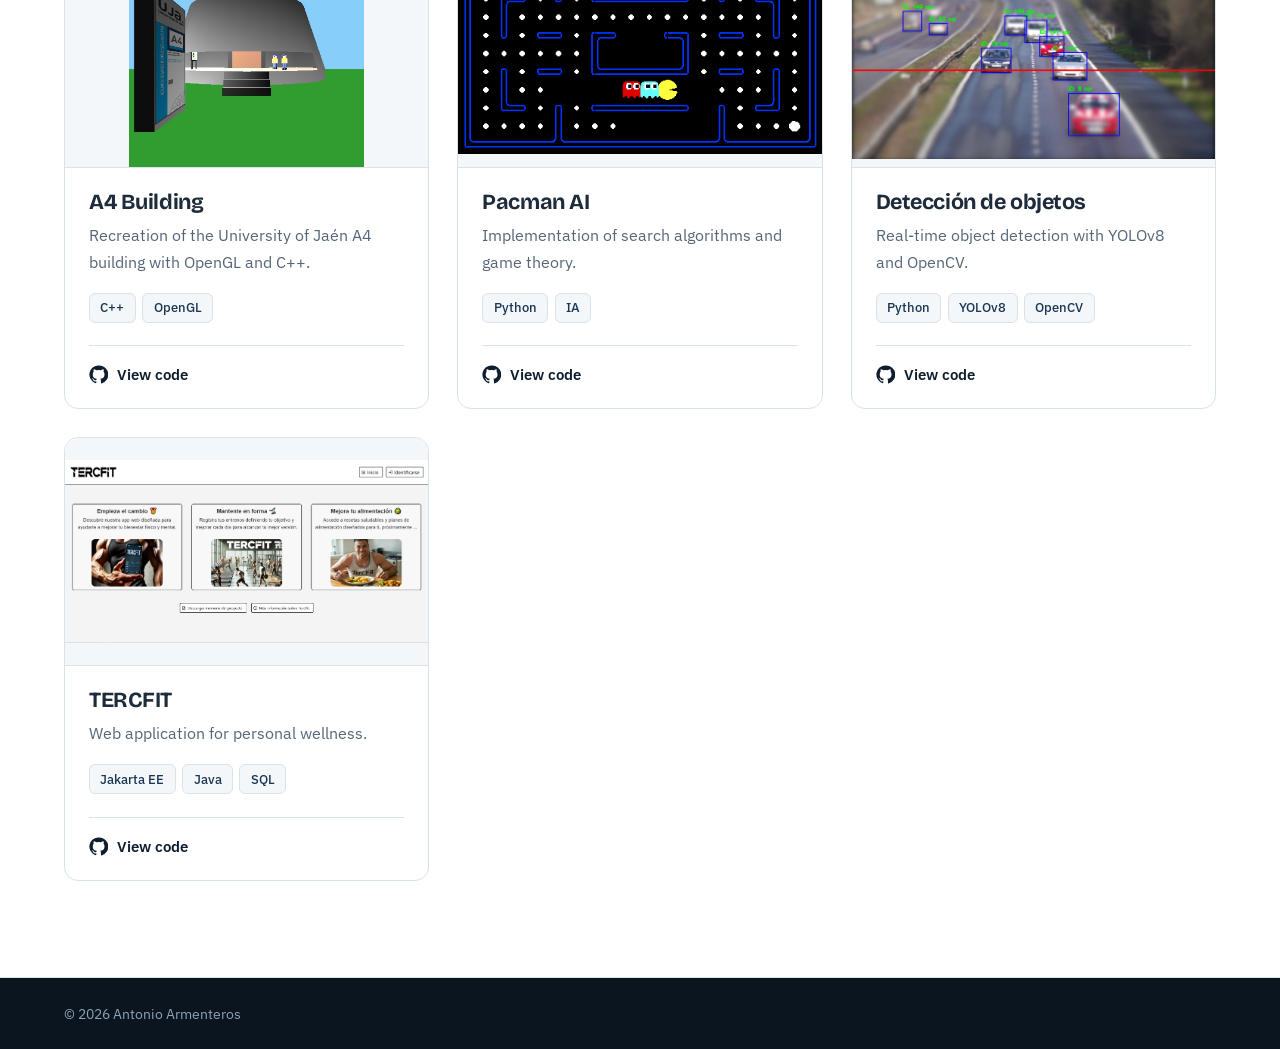
==== commit 1d5126f9: "Actualizada internacionalizacion web" ====
--- a/index.html
+++ b/index.html
@@ -15,12 +15,16 @@
 <nav class="nav">
   <div class="wrap nav-in">
     <a href="#home" class="brand">Antonio Armenteros</a>
-    <button class="burger" aria-label="Abrir menú" aria-expanded="false" aria-controls="menu"><span></span><span></span></button>
     <ul id="menu" class="menu">
-      <li><a href="#about">Sobre mí</a></li>
-      <li><a href="#portfolio">Proyectos</a></li>
-      <li><a class="dl" href="assets/cv/CV_Antonio_Armenteros_Iranzo.pdf" download>Descargar CV</a></li>
+      <li><a href="#about" data-i18n="nav.about">Sobre mí</a></li>
+      <li><a href="#portfolio" data-i18n="nav.projects">Proyectos</a></li>
+      <li><a class="dl" data-i18n="nav.cv" href="assets/cv/CV_Antonio_Armenteros_Iranzo.pdf" download>Descargar CV</a></li>
     </ul>
+    <div class="lang" role="group" aria-label="Idioma / Language">
+      <button type="button" data-lang="es" aria-pressed="true">ES</button>
+      <button type="button" data-lang="en" aria-pressed="false">EN</button>
+    </div>
+    <button class="burger" data-i18n-aria="burger" aria-label="Abrir menú" aria-expanded="false" aria-controls="menu"><span></span><span></span></button>
   </div>
 </nav>
 
@@ -28,15 +32,15 @@
   <video autoplay muted loop playsinline class="hero-video" aria-hidden="true"><source src="assets/imgs/matrix.mp4" type="video/mp4"></video>
   <div class="wrap hero-in">
     <div class="hero-text">
-      <p class="hello">Hola, yo soy</p>
+      <p class="hello" data-i18n="hero.hello">Hola, yo soy</p>
       <h1>Antonio<br>Armenteros</h1>
-      <p class="role">Estudiante de Ingeniería Informática en la Universidad de Jaén</p>
+      <p class="role" data-i18n="hero.role">Estudiante de Ingeniería Informática en la Universidad de Jaén</p>
       <div class="cta">
-        <a class="btn btn-red" href="#portfolio">Ver proyectos</a>
-        <a class="btn btn-ghost" href="assets/cv/CV_Antonio_Armenteros_Iranzo.pdf" download>Descargar CV</a>
+        <a class="btn btn-red" data-i18n="hero.btn1" href="#portfolio">Ver proyectos</a>
+        <a class="btn btn-ghost" data-i18n="hero.btn2" href="assets/cv/CV_Antonio_Armenteros_Iranzo.pdf" download>Descargar CV</a>
       </div>
     </div>
-    <div class="hero-photo"><img src="assets/imgs/fotofinalkb.jpg" alt="Retrato de Antonio Armenteros"></div>
+    <div class="hero-photo"><img src="assets/imgs/fotofinalkb.jpg" data-i18n-alt="hero.alt" alt="Retrato de Antonio Armenteros"></div>
   </div>
 </header>
 
@@ -44,16 +48,16 @@
 <section class="section" id="about">
   <div class="wrap about">
     <div>
-      <h2>Aficionado a la informática desde pequeño</h2>
+      <h2 data-i18n="about.title">Aficionado a la informática desde pequeño</h2>
       <div class="prose">
-        <p>Siempre me ha encantado trastear con ordenadores y dispositivos, lo que me hizo estudiar el grado de Ingeniería Informática en la Universidad de Jaén.</p>
-        <p>Durante mi formación estoy adquiriendo una comprensión integral de los principios de la informática y desarrollando habilidades sólidas en programación. He trabajado con Python, Java y C++, y tengo experiencia con Git, bases de datos SQL y desarrollo de aplicaciones web.</p>
-        <p>He participado en proyectos para recrear en 3D un edificio de la Universidad de Jaén, implementar búsquedas y teoría de juegos con IA en Pacman y desarrollar una webapp de bienestar personal para el gimnasio.</p>
-        <p>Mi objetivo es seguir creciendo profesionalmente en un entorno que me desafíe y me permita aportar mis habilidades al desarrollo de soluciones innovadoras.</p>
+        <p data-i18n="about.p1">Siempre me ha encantado trastear con ordenadores y dispositivos, lo que me hizo estudiar el grado de Ingeniería Informática en la Universidad de Jaén.</p>
+        <p data-i18n="about.p2">Durante mi formación estoy adquiriendo una comprensión integral de los principios de la informática y desarrollando habilidades sólidas en programación. He trabajado con Python, Java y C++, y tengo experiencia con Git, bases de datos SQL y desarrollo de aplicaciones web.</p>
+        <p data-i18n="about.p3">He participado en proyectos para recrear en 3D un edificio de la Universidad de Jaén, implementar búsquedas y teoría de juegos con IA en Pacman y desarrollar una webapp de bienestar personal para el gimnasio.</p>
+        <p data-i18n="about.p4">Mi objetivo es seguir creciendo profesionalmente en un entorno que me desafíe y me permita aportar mis habilidades al desarrollo de soluciones innovadoras.</p>
       </div>
     </div>
     <aside class="social">
-      <h3>Encuéntrame en</h3>
+      <h3 data-i18n="social.title">Encuéntrame en</h3>
       <a href="https://github.com/armenteros04" target="_blank" rel="noopener"><svg class="ico" viewBox="0 0 24 24" aria-hidden="true"><path fill="currentColor" d="M12 .5a11.5 11.5 0 0 0-3.64 22.41c.58.1.79-.25.79-.56v-2c-3.2.7-3.88-1.37-3.88-1.37-.52-1.33-1.28-1.69-1.28-1.69-1.05-.72.08-.7.08-.7 1.15.08 1.76 1.19 1.76 1.19 1.03 1.76 2.7 1.25 3.36.96.1-.75.4-1.25.73-1.54-2.55-.29-5.24-1.28-5.24-5.69 0-1.26.45-2.28 1.19-3.09-.12-.29-.52-1.46.11-3.05 0 0 .97-.31 3.17 1.18a11 11 0 0 1 5.78 0c2.2-1.49 3.17-1.18 3.17-1.18.63 1.59.23 2.76.11 3.05.74.81 1.19 1.83 1.19 3.09 0 4.42-2.69 5.39-5.25 5.68.41.36.78 1.06.78 2.14v3.17c0 .31.21.67.8.56A11.5 11.5 0 0 0 12 .5z"/></svg><span class="t"><b>GitHub</b><span>@antonio_ai04</span></span></a>
       <a href="https://www.linkedin.com/in/antonio-armenteros-iranzo-5596b0254" target="_blank" rel="noopener"><svg class="ico" viewBox="0 0 24 24" aria-hidden="true"><path fill="currentColor" d="M20.45 20.45h-3.56v-5.57c0-1.33-.03-3.04-1.85-3.04-1.86 0-2.14 1.45-2.14 2.94v5.67H9.34V9h3.42v1.56h.05c.48-.9 1.64-1.85 3.37-1.85 3.6 0 4.27 2.37 4.27 5.46v6.28zM5.34 7.43a2.06 2.06 0 1 1 0-4.13 2.06 2.06 0 0 1 0 4.13zM7.12 20.45H3.56V9h3.56v11.45zM22.22 0H1.77C.79 0 0 .77 0 1.73v20.54C0 23.23.79 24 1.77 24h20.45c.98 0 1.78-.77 1.78-1.73V1.73C24 .77 23.2 0 22.22 0z"/></svg><span class="t"><b>LinkedIn</b><span>Antonio Armenteros Iranzo</span></span></a>
       <a href="https://www.instagram.com/antonio_ai04/" target="_blank" rel="noopener"><svg class="ico" viewBox="0 0 24 24" aria-hidden="true"><path fill="none" stroke="currentColor" stroke-width="2" d="M7 2h10a5 5 0 0 1 5 5v10a5 5 0 0 1-5 5H7a5 5 0 0 1-5-5V7a5 5 0 0 1 5-5z"/><circle cx="12" cy="12" r="4.2" fill="none" stroke="currentColor" stroke-width="2"/><circle cx="17.5" cy="6.5" r="1.3" fill="currentColor"/></svg><span class="t"><b>Instagram</b><span>@antonio_ai04</span></span></a>
@@ -63,23 +67,45 @@
 
 <section class="section alt" id="portfolio">
   <div class="wrap">
-    <h2>Proyectos</h2>
+    <div class="sec-head">
+      <h2 data-i18n="proj.title">Proyectos</h2>
+    </div>
     <div class="grid">
-	<a class="card" href="https://github.com/armenteros04/A4Building-UJA" target="_blank" rel="noopener">
-        <img src="assets/imgs/UJA.jfif" alt="Edificio A4 de la UJA" loading="lazy">
-        <div><h4>A4 Building</h4><p>Recreación del edificio A4 de la Universidad de Jaén con OpenGL y C++.</p></div>
+      <a class="card" data-c="graphics" href="https://github.com/armenteros04/A4Building-UJA" target="_blank" rel="noopener">
+        <div class="thumb"><img src="assets/imgs/UJA.jfif" data-i18n-alt="p1.alt" alt="Edificio A4 de la UJA" loading="lazy"></div>
+        <div class="body">
+          <h4>A4 Building</h4>
+          <p data-i18n="p1.d">Recreación del edificio A4 de la Universidad de Jaén con OpenGL y C++.</p>
+          <ul class="tags"><li>C++</li><li>OpenGL</li></ul>
+          <span class="more"><svg viewBox="0 0 24 24" aria-hidden="true"><use href="#gh"/></svg><span data-i18n="proj.code">Ver código</span></span>
+        </div>
       </a>
-      <a class="card" href="https://github.com/armenteros04/Pacman-IA" target="_blank" rel="noopener">
-        <img src="assets/imgs/pacman.png" alt="Captura de Pacman" loading="lazy">
-        <div><h4>Pacman</h4><p>Implementación de búsquedas y teoría de juegos.</p></div>
+      <a class="card" data-c="ai" href="https://github.com/armenteros04/Pacman-IA" target="_blank" rel="noopener">
+        <div class="thumb"><img src="assets/imgs/pacman.png" data-i18n-alt="p2.alt" alt="Captura de Pacman" loading="lazy"></div>
+        <div class="body">
+          <h4>Pacman AI</h4>
+          <p data-i18n="p2.d">Implementación de búsquedas y teoría de juegos.</p>
+          <ul class="tags"><li>Python</li><li>IA</li></ul>
+          <span class="more"><svg viewBox="0 0 24 24" aria-hidden="true"><use href="#gh"/></svg><span data-i18n="proj.code">Ver código</span></span>
+        </div>
       </a>
-      <a class="card" href="https://github.com/armenteros04/ObjectDetection-Script" target="_blank" rel="noopener">
-        <img src="assets/imgs/objectos.png" alt="Detección de objetos" loading="lazy">
-        <div><h4>Detección de objetos</h4><p>Detección en tiempo real con YOLOv8 y OpenCV.</p></div>
+      <a class="card" data-c="ai" href="https://github.com/armenteros04/ObjectDetection-Script" target="_blank" rel="noopener">
+        <div class="thumb"><img src="assets/imgs/objectos.png" data-i18n-alt="p3.alt" alt="Detección de objetos" loading="lazy"></div>
+        <div class="body">
+          <h4>Detección de objetos</h4>
+          <p data-i18n="p3.d">Detección a tiempo real en un sistema de tráfico.</p>
+          <ul class="tags"><li>Python</li><li>YOLOv8</li><li>OpenCV</li></ul>
+          <span class="more"><svg viewBox="0 0 24 24" aria-hidden="true"><use href="#gh"/></svg><span data-i18n="proj.code">Ver código</span></span>
+        </div>
       </a>
-	<a class="card" href="https://github.com/armenteros04/TERCFIT-Webapp" target="_blank" rel="noopener">
-        <img src="assets/imgs/tercfit.png" alt="Captura de TERCFIT" loading="lazy">
-        <div><h4>TERCFIT</h4><p>Aplicación web para el bienestar personal.</p></div>
+      <a class="card" data-c="web" href="https://github.com/armenteros04/TERCFIT-Webapp" target="_blank" rel="noopener">
+        <div class="thumb"><img src="assets/imgs/tercfit.png" data-i18n-alt="p4.alt" alt="Captura de TERCFIT" loading="lazy"></div>
+        <div class="body">
+          <h4>TERCFIT</h4>
+          <p data-i18n="p4.d">Aplicación web para el bienestar personal.</p>
+          <ul class="tags"><li>Jakarta  EE</li><li>Java</li><li>SQL</li></ul>
+          <span class="more"><svg viewBox="0 0 24 24" aria-hidden="true"><use href="#gh"/></svg><span data-i18n="proj.code">Ver código</span></span>
+        </div>
       </a>
     </div>
   </div>
@@ -87,6 +113,7 @@
 
 </main>
 
+<svg width="0" height="0" style="position:absolute" aria-hidden="true"><symbol id="gh" viewBox="0 0 24 24"><path fill="currentColor" d="M12 .5a11.5 11.5 0 0 0-3.64 22.41c.58.1.79-.25.79-.56v-2c-3.2.7-3.88-1.37-3.88-1.37-.52-1.33-1.28-1.69-1.28-1.69-1.05-.72.08-.7.08-.7 1.15.08 1.76 1.19 1.76 1.19 1.03 1.76 2.7 1.25 3.36.96.1-.75.4-1.25.73-1.54-2.55-.29-5.24-1.28-5.24-5.69 0-1.26.45-2.28 1.19-3.09-.12-.29-.52-1.46.11-3.05 0 0 .97-.31 3.17 1.18a11 11 0 0 1 5.78 0c2.2-1.49 3.17-1.18 3.17-1.18.63 1.59.23 2.76.11 3.05.74.81 1.19 1.83 1.19 3.09 0 4.42-2.69 5.39-5.25 5.68.41.36.78 1.06.78 2.14v3.17c0 .31.21.67.8.56A11.5 11.5 0 0 0 12 .5z"/></symbol></svg>
 <footer class="footer"><div class="wrap">© <span id="y"></span> Antonio Armenteros</div></footer>
 <script src="assets/js/js.js"></script>
 </body>
--- a/assets/css/style.css
+++ b/assets/css/style.css
@@ -13,10 +13,13 @@
 .nav{position:fixed;inset:0 0 auto;z-index:20;background:var(--ink);border-bottom:1px solid rgba(255,255,255,.08)}
 .nav-in{display:flex;align-items:center;justify-content:space-between;height:4rem}
 .brand{display:block;color:#fff;text-decoration:none;font:800 1.05rem "Bricolage Grotesque",sans-serif}
-.menu{display:flex;gap:.25rem;list-style:none}
+.menu{display:flex;gap:.25rem;list-style:none;margin-left:auto}
 .menu a{display:block;padding:.5rem .9rem;border-radius:99px;color:#C9D6E3;text-decoration:none;font-size:.95rem;font-weight:500;transition:background .2s,color .2s}
 .menu a:hover{background:rgba(255,255,255,.1);color:#fff}
 .menu .dl{background:var(--red);color:#fff}.menu .dl:hover{background:#b92b21}
+.lang{display:flex;margin-left:1rem;padding:3px;border-radius:99px;background:rgba(255,255,255,.1)}
+.lang button{border:0;background:none;color:#C9D6E3;font:600 .8rem "IBM Plex Sans",sans-serif;padding:.35rem .75rem;border-radius:99px;cursor:pointer;transition:background .2s,color .2s}
+.lang button[aria-pressed=true]{background:#fff;color:var(--ink)}
 .burger{display:none;background:none;border:0;width:44px;height:44px;cursor:pointer;position:relative}
 .burger span{position:absolute;left:11px;right:11px;height:2px;background:#fff;transition:transform .25s}
 .burger span:first-child{top:17px}.burger span:last-child{top:25px}
@@ -57,15 +60,27 @@
 .social h3{padding-bottom:.25rem}
 
 
-.grid{display:grid;grid-template-columns:repeat(auto-fit,minmax(min(100%,22rem),1fr));gap:2rem}
-.card{display:flex;flex-direction:column;background:#fff;border:1px solid var(--line);border-radius:16px;overflow:hidden;text-decoration:none;box-shadow:0 2px 6px rgba(15,30,46,.05);transition:transform .2s,border-color .2s,box-shadow .2s}
-.card:hover{transform:translateY(-4px);border-color:var(--ink);box-shadow:0 14px 30px rgba(15,30,46,.16)}
-.card:hover img{transform:scale(1.04)}
+.sec-head{display:flex;flex-wrap:wrap;align-items:flex-end;justify-content:space-between;gap:1.25rem 2rem;margin-bottom:2.5rem}
+.sec-head h2{margin:0}
+.filters{display:flex;flex-wrap:wrap;gap:.5rem}
+.filters button{font:500 .95rem "IBM Plex Sans",sans-serif;padding:.5rem 1.1rem;border-radius:99px;border:1px solid var(--line);background:#fff;color:var(--text);cursor:pointer;transition:background .2s,color .2s,border-color .2s}
+.filters button:hover{border-color:var(--ink)}
+.filters button.on{background:var(--ink);color:#fff;border-color:var(--ink)}
+.grid{display:grid;grid-template-columns:repeat(auto-fit,minmax(min(100%,22rem),1fr));gap:1.75rem}
+.card{display:flex;flex-direction:column;background:#fff;border:1px solid var(--line);border-radius:14px;overflow:hidden;text-decoration:none;transition:border-color .2s,box-shadow .2s}
+.card:hover{border-color:var(--ink);box-shadow:0 12px 28px rgba(15,30,46,.12)}
 .card[hidden]{display:none}
-.card img{aspect-ratio:16/10;width:100%;object-fit:contain;object-position:center;background:var(--paper);border-bottom:1px solid var(--line);transition:transform .4s}
-.card div{position:relative;z-index:1;background:#fff;padding:1.4rem 1.6rem 1.7rem}
-.card h4{font-size:1.25rem;margin-bottom:.4rem}
+.thumb{position:relative;background:var(--ink);border-bottom:1px solid var(--line)}
+.thumb img{aspect-ratio:16/10;width:100%;object-fit:contain;background:var(--paper)}
+.kind{position:absolute;left:.9rem;top:.9rem;padding:.25rem .7rem;border-radius:99px;background:var(--ink);color:#fff;font-size:.8rem;font-weight:500}
+.body{flex:1;display:flex;flex-direction:column;padding:1.4rem 1.5rem 1.3rem}
+.card h4{font-size:1.35rem;margin-bottom:.5rem}
 .card p{color:var(--muted);font-size:1rem}
+.tags{display:flex;flex-wrap:wrap;gap:.4rem;list-style:none;margin:1.1rem 0 1.4rem}
+.tags li{padding:.2rem .65rem;border-radius:6px;background:var(--paper);border:1px solid var(--line);font-size:.82rem;font-weight:500;color:var(--ink2)}
+.more{margin-top:auto;display:flex;align-items:center;gap:.55rem;padding-top:1rem;border-top:1px solid var(--line);font-weight:600;font-size:.95rem;color:var(--ink)}
+.more svg{width:1.2rem;height:1.2rem}
+.card:hover .more{color:var(--red)}
 
 .footer{background:#0A1520;color:#8FA2B5;padding:1.5rem 0;font-size:.9rem}
 
@@ -75,6 +90,7 @@
   .hero{padding:6.5rem 0 4rem}.section{padding:4rem 0}
   .hero-photo{width:15rem;margin-right:1.1rem;justify-self:start;order:-1}
   .burger{display:block}
+  .lang{margin-left:auto}.menu{margin-left:0}
   .menu{display:none;position:absolute;top:4rem;left:0;right:0;flex-direction:column;background:var(--ink);padding:.5rem 1.25rem 1rem}
   .menu.open{display:flex}
 }
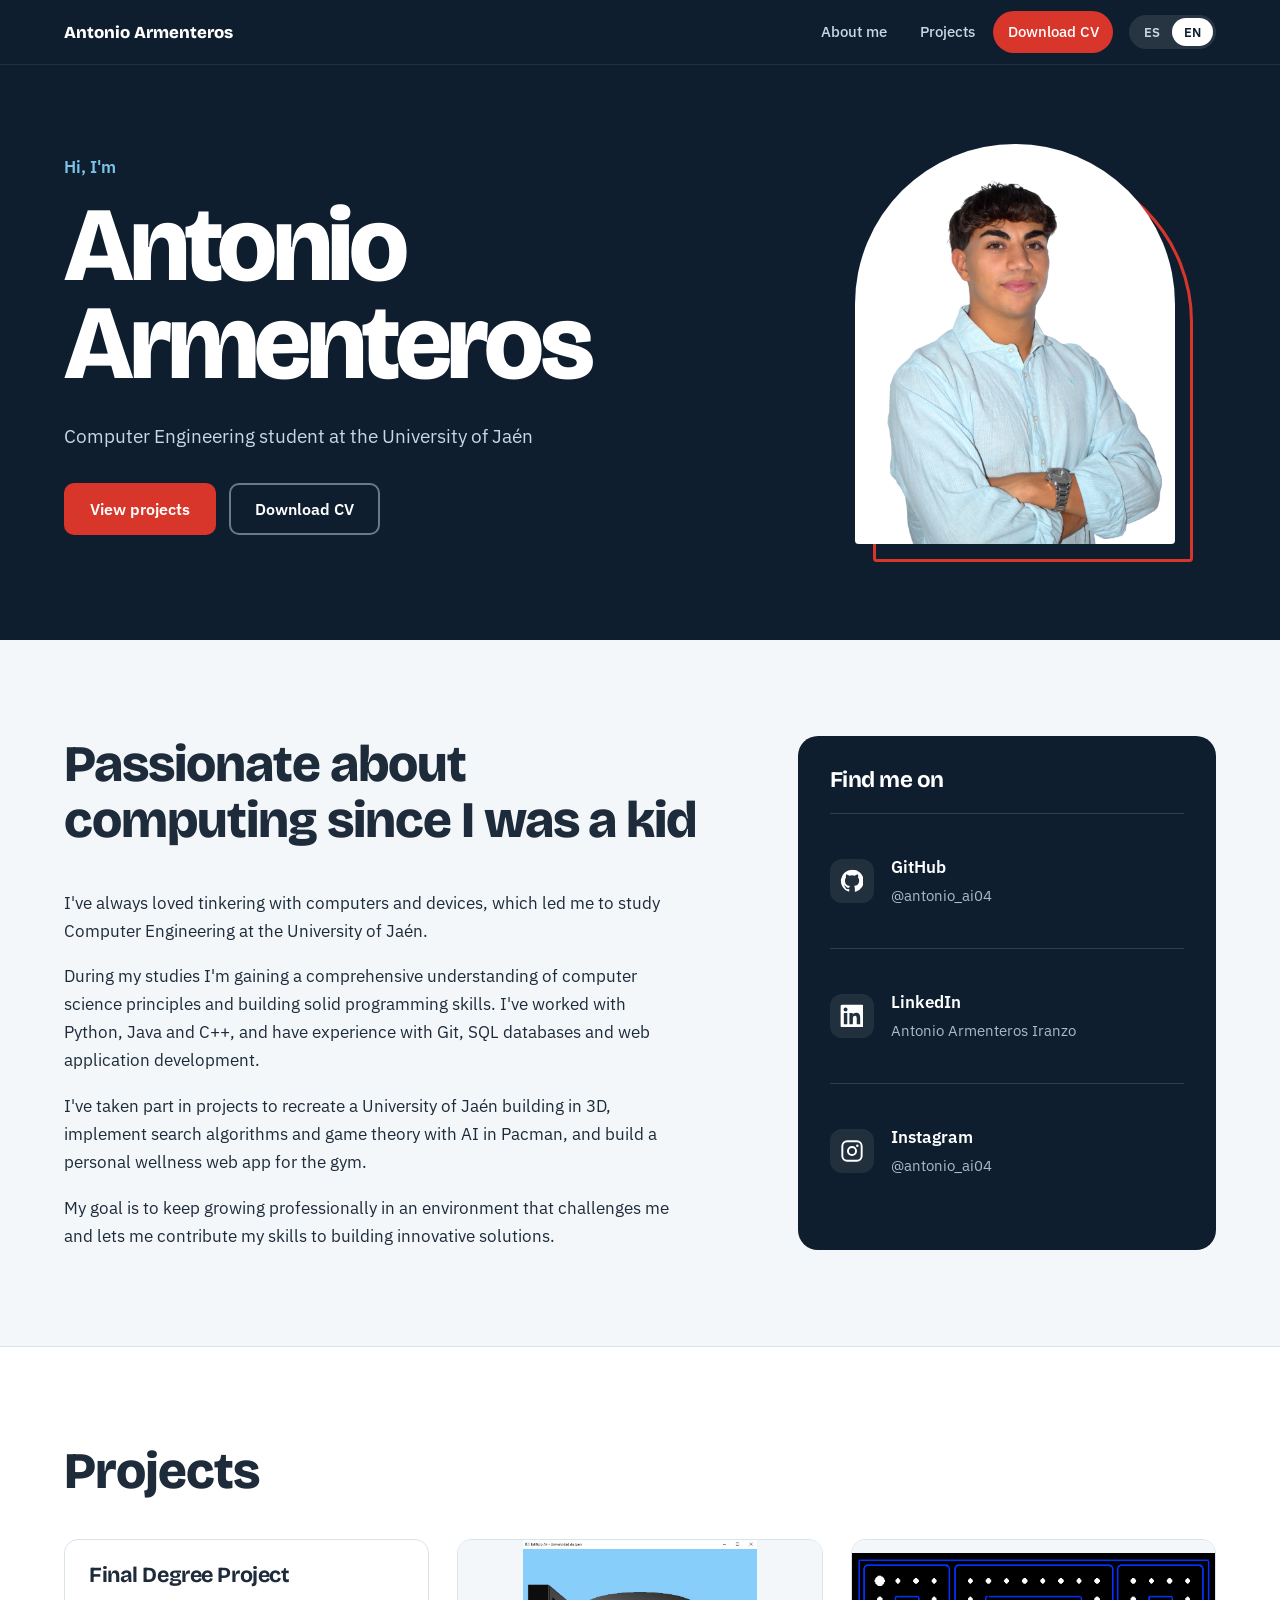
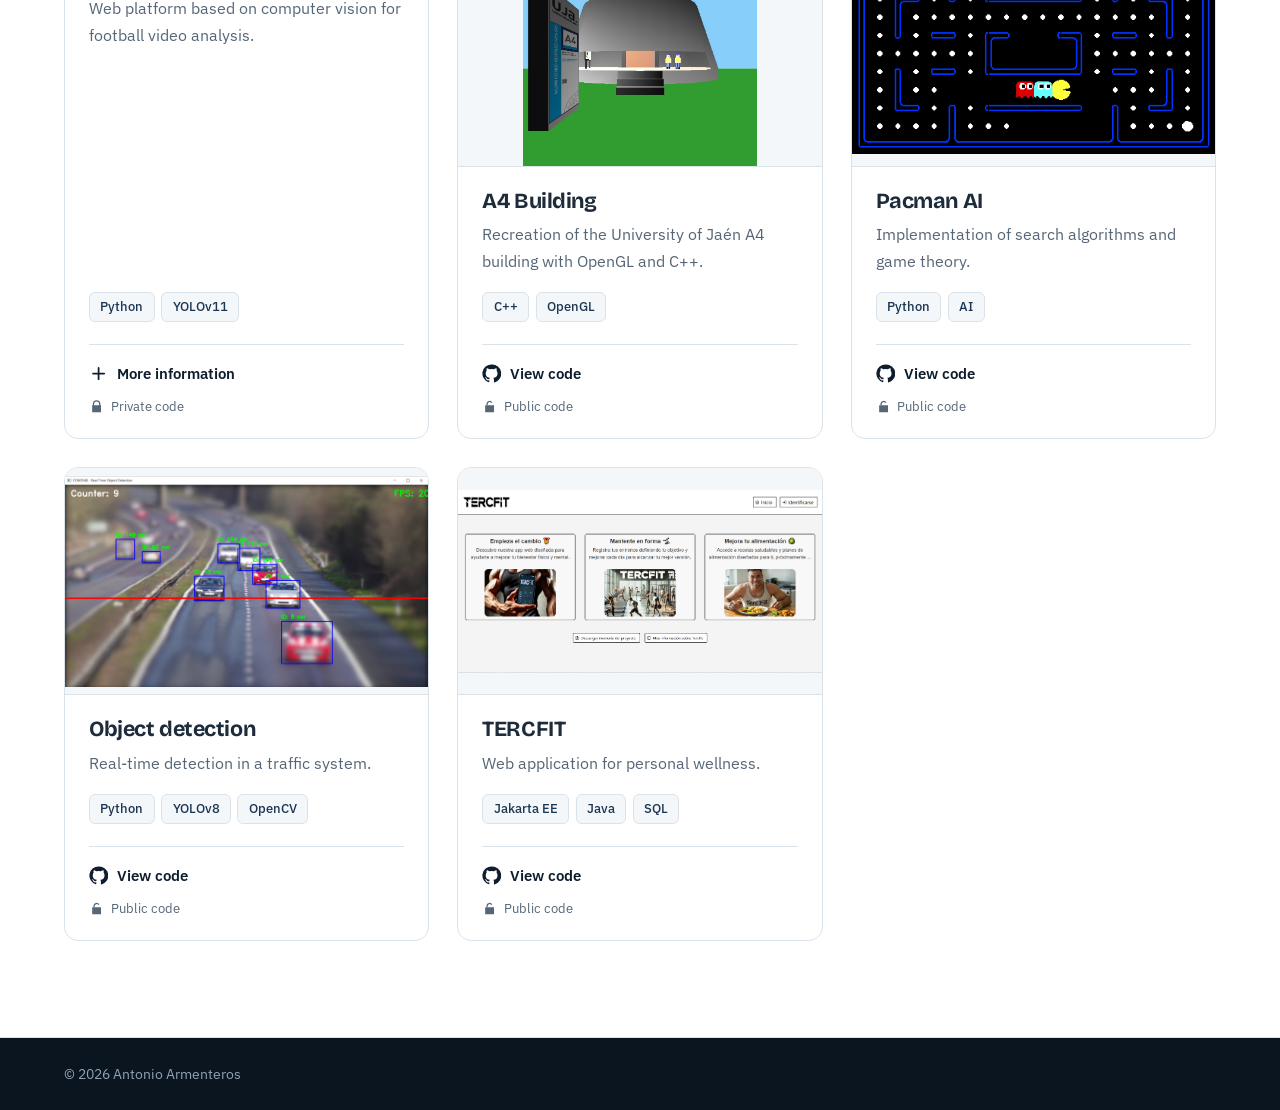
==== commit 7f38c44e: "Actualizada web con TFG" ====
--- a/index.html
+++ b/index.html
@@ -71,6 +71,16 @@
       <h2 data-i18n="proj.title">Proyectos</h2>
     </div>
     <div class="grid">
+      <button type="button" class="card" data-open="m-tfg">
+        <div class="thumb"><img src="assets/imgs/tfgfin.png" alt="" loading="lazy"></div>
+        <div class="body">
+          <h4 data-i18n="tfg.t">Trabajo de Fin de Grado</h4>
+          <p data-i18n="tfg.d">Plataforma web basada en visión por computador para el análisis de vídeo en fútbol.</p>
+          <ul class="tags"><li>Python</li><li>YOLOv11</li></ul>
+          <span class="more"><svg viewBox="0 0 24 24" aria-hidden="true" fill="none" stroke="currentColor" stroke-width="2.2" stroke-linecap="round"><path d="M12 5v14M5 12h14"/></svg><span data-i18n="proj.more">Más información</span></span>
+          <small class="priv"><svg viewBox="0 0 24 24" aria-hidden="true"><use href="#lock"/></svg><span data-i18n="m.private">Código privado</span></small>
+        </div>
+      </button>
       <a class="card" data-c="graphics" href="https://github.com/armenteros04/A4Building-UJA" target="_blank" rel="noopener">
         <div class="thumb"><img src="assets/imgs/UJA.jfif" data-i18n-alt="p1.alt" alt="Edificio A4 de la UJA" loading="lazy"></div>
         <div class="body">
@@ -78,6 +88,7 @@
           <p data-i18n="p1.d">Recreación del edificio A4 de la Universidad de Jaén con OpenGL y C++.</p>
           <ul class="tags"><li>C++</li><li>OpenGL</li></ul>
           <span class="more"><svg viewBox="0 0 24 24" aria-hidden="true"><use href="#gh"/></svg><span data-i18n="proj.code">Ver código</span></span>
+          <small class="priv"><svg viewBox="0 0 24 24" aria-hidden="true"><use href="#unlock"/></svg><span data-i18n="proj.public">Código público</span></small>
         </div>
       </a>
       <a class="card" data-c="ai" href="https://github.com/armenteros04/Pacman-IA" target="_blank" rel="noopener">
@@ -85,17 +96,19 @@
         <div class="body">
           <h4>Pacman AI</h4>
           <p data-i18n="p2.d">Implementación de búsquedas y teoría de juegos.</p>
-          <ul class="tags"><li>Python</li><li>IA</li></ul>
-          <span class="more"><svg viewBox="0 0 24 24" aria-hidden="true"><use href="#gh"/></svg><span data-i18n="proj.code">Ver código</span></span>
+          <ul class="tags"><li>Python</li><li data-i18n="tag.ai">IA</li></ul>
+          <span class="more"><svg viewBox="0 0 24 24" aria-hidden="true"><use href="#gh"/></svg><span data-i18n="proj.code">Ver código</span></span>
+          <small class="priv"><svg viewBox="0 0 24 24" aria-hidden="true"><use href="#unlock"/></svg><span data-i18n="proj.public">Código público</span></small>
         </div>
       </a>
       <a class="card" data-c="ai" href="https://github.com/armenteros04/ObjectDetection-Script" target="_blank" rel="noopener">
         <div class="thumb"><img src="assets/imgs/objectos.png" data-i18n-alt="p3.alt" alt="Detección de objetos" loading="lazy"></div>
         <div class="body">
-          <h4>Detección de objetos</h4>
+          <h4 data-i18n="p3.t">Detección de objetos</h4>
           <p data-i18n="p3.d">Detección a tiempo real en un sistema de tráfico.</p>
           <ul class="tags"><li>Python</li><li>YOLOv8</li><li>OpenCV</li></ul>
           <span class="more"><svg viewBox="0 0 24 24" aria-hidden="true"><use href="#gh"/></svg><span data-i18n="proj.code">Ver código</span></span>
+          <small class="priv"><svg viewBox="0 0 24 24" aria-hidden="true"><use href="#unlock"/></svg><span data-i18n="proj.public">Código público</span></small>
         </div>
       </a>
       <a class="card" data-c="web" href="https://github.com/armenteros04/TERCFIT-Webapp" target="_blank" rel="noopener">
@@ -103,8 +116,9 @@
         <div class="body">
           <h4>TERCFIT</h4>
           <p data-i18n="p4.d">Aplicación web para el bienestar personal.</p>
-          <ul class="tags"><li>Jakarta  EE</li><li>Java</li><li>SQL</li></ul>
-          <span class="more"><svg viewBox="0 0 24 24" aria-hidden="true"><use href="#gh"/></svg><span data-i18n="proj.code">Ver código</span></span>
+          <ul class="tags"><li>Jakarta EE</li><li>Java</li><li>SQL</li></ul>
+          <span class="more"><svg viewBox="0 0 24 24" aria-hidden="true"><use href="#gh"/></svg><span data-i18n="proj.code">Ver código</span></span>
+          <small class="priv"><svg viewBox="0 0 24 24" aria-hidden="true"><use href="#unlock"/></svg><span data-i18n="proj.public">Código público</span></small>
         </div>
       </a>
     </div>
@@ -113,6 +127,103 @@
 
 </main>
 
+<dialog class="modal" id="m-tfg" aria-labelledby="m-tfg-t">
+  <div class="m-head">
+    <h3 id="m-tfg-t" data-i18n="tfg.t">Trabajo de Fin de Grado</h3>
+    <div class="m-actions">
+      <button type="button" class="m-jump" data-gallery="m-tfg" data-i18n-aria="m.viewphotos" aria-label="Ver fotos">
+        <svg viewBox="0 0 24 24" aria-hidden="true" fill="none" stroke="currentColor" stroke-width="2.2" stroke-linecap="round" stroke-linejoin="round"><rect x="3" y="5" width="18" height="14" rx="2"/><circle cx="9" cy="10.5" r="1.6"/><path d="M21 16l-5-5-8 8"/></svg>
+        <span data-i18n="m.viewphotos">Ver fotos</span>
+      </button>
+      <button type="button" class="m-close" data-close data-i18n-aria="m.close" aria-label="Cerrar">
+        <svg viewBox="0 0 24 24" aria-hidden="true" fill="none" stroke="currentColor" stroke-width="2.2" stroke-linecap="round">
+          <path d="M6 6l12 12M18 6L6 18"/>
+        </svg>
+      </button>
+    </div>
+  </div>
+  <div class="m-body">
+    <h4 class="m-first" data-i18n="m.about">Descripción</h4>
+
+    <div class="txt">
+      <p data-i18n="tfg.a1">Aplicación web que analiza automáticamente vídeos de partidos del Real Jaén CF. A partir de un clip, un pipeline de inteligencia artificial detecta y sigue a jugadores, porteros, árbitros y balón, asigna equipos y roles, proyecta a los jugadores sobre un minimapa del campo y calcula métricas.</p>
+
+      <p data-i18n="tfg.a2">Los resultados (vídeos anotados, mapas de calor, grafos, informes de jugador y estudio táctico) se consultan desde un panel web que además incluye el calendario de la temporada con sus estadísticas.</p>
+
+      <p data-i18n="tfg.a3">La aplicación se divide en tres piezas:</p>
+
+      <ul class="parts">
+        <li><b data-i18n="tfg.n1">Frontend</b>: <span data-i18n="tfg.u1">HTML y JavaScript. Es lo que ve el usuario.</span></li>
+        <li><b data-i18n="tfg.n2">Backend</b>: <span data-i18n="tfg.u2">Python (FastAPI). Expone una API REST y lanza los análisis.</span></li>
+        <li><b data-i18n="tfg.n3">Pipeline de IA</b>: <span data-i18n="tfg.u3">main.py. Hace el trabajo pesado sobre el vídeo.</span></li>
+      </ul>
+
+      <p data-i18n="tfg.a4">Los datos de temporada se guardan en una base de datos SQLite.</p>
+    </div>
+
+    <p class="priv">
+      <svg viewBox="0 0 24 24" aria-hidden="true"><use href="#lock"/></svg>
+      <span data-i18n="m.private">Código privado</span>
+    </p>
+
+    <h4 id="m-tfg-shots" class="m-shots-t" data-i18n="m.shots">Capturas</h4>
+    <div class="shots">
+      <figure>
+        <button type="button" class="zoom" data-zoom data-i18n-aria="m.zoom" aria-label="Ampliar imagen">
+          <img src="assets/imgs/tfgmenu.png" data-i18n-alt="tfg.c1" alt="Menú principal" loading="lazy">
+        </button>
+        <figcaption data-i18n="tfg.c1">Menú principal</figcaption>
+      </figure>
+      <figure>
+        <button type="button" class="zoom" data-zoom data-i18n-aria="m.zoom" aria-label="Ampliar imagen">
+          <img src="assets/imgs/tfgfin.png" data-i18n-alt="tfg.c2" alt="Video final analizado" loading="lazy">
+        </button>
+        <figcaption data-i18n="tfg.c2">Video final analizado</figcaption>
+      </figure>
+      <figure>
+        <button type="button" class="zoom" data-zoom data-i18n-aria="m.zoom" aria-label="Ampliar imagen">
+          <img src="assets/imgs/tfgmapa.png" data-i18n-alt="tfg.c3" alt="Mapas de calor" loading="lazy">
+        </button>
+        <figcaption data-i18n="tfg.c3">Mapas de calor</figcaption>
+      </figure>
+      <figure>
+        <button type="button" class="zoom" data-zoom data-i18n-aria="m.zoom" aria-label="Ampliar imagen">
+          <img src="assets/imgs/tfggrafo.png" data-i18n-alt="tfg.c4" alt="Grafos de pases" loading="lazy">
+        </button>
+        <figcaption data-i18n="tfg.c4">Grafos de pases</figcaption>
+      </figure>
+      <figure>
+        <button type="button" class="zoom" data-zoom data-i18n-aria="m.zoom" aria-label="Ampliar imagen">
+          <img src="assets/imgs/tfgjugador.png" data-i18n-alt="tfg.c5" alt="Ficha de rendimiento" loading="lazy">
+        </button>
+        <figcaption data-i18n="tfg.c5">Ficha de rendimiento</figcaption>
+      </figure>
+      <figure>
+        <button type="button" class="zoom" data-zoom data-i18n-aria="m.zoom" aria-label="Ampliar imagen">
+          <img src="assets/imgs/tfgestudio.png" data-i18n-alt="tfg.c6" alt="Estudio estratégico" loading="lazy">
+        </button>
+        <figcaption data-i18n="tfg.c6">Estudio estratégico</figcaption>
+      </figure>
+    </div>
+  </div>
+</dialog>
+
+<dialog class="lightbox" id="lb" data-i18n-aria="m.viewer" aria-label="Visor de imágenes">
+  <button type="button" class="lb-close" data-i18n-aria="m.close" aria-label="Cerrar">
+    <svg viewBox="0 0 24 24" aria-hidden="true" fill="none" stroke="currentColor" stroke-width="2.2" stroke-linecap="round"><path d="M6 6l12 12M18 6L6 18"/></svg>
+  </button>
+  <button type="button" class="lb-nav lb-prev" data-i18n-aria="m.prev" aria-label="Anterior">
+    <svg viewBox="0 0 24 24" aria-hidden="true" fill="none" stroke="currentColor" stroke-width="2.4" stroke-linecap="round" stroke-linejoin="round"><path d="M15 5l-7 7 7 7"/></svg>
+  </button>
+  <div class="lb-stage"><img id="lb-img" alt=""></div>
+  <button type="button" class="lb-nav lb-next" data-i18n-aria="m.next" aria-label="Siguiente">
+    <svg viewBox="0 0 24 24" aria-hidden="true" fill="none" stroke="currentColor" stroke-width="2.4" stroke-linecap="round" stroke-linejoin="round"><path d="M9 5l7 7-7 7"/></svg>
+  </button>
+  <p class="lb-cap" id="lb-cap"></p>
+</dialog>
+
+
+<svg width="0" height="0" style="position:absolute" aria-hidden="true"><symbol id="unlock" viewBox="0 0 24 24"><path fill="currentColor" d="M5 10h14v11H5z"/><path fill="none" stroke="currentColor" stroke-width="2" d="M8 10V8a4 4 0 0 1 7.5-2"/></symbol><symbol id="lock" viewBox="0 0 24 24"><path fill="currentColor" d="M6 10V8a6 6 0 1 1 12 0v2h1v11H5V10h1zm2 0h8V8a4 4 0 1 0-8 0v2z"/></symbol></svg>
 <svg width="0" height="0" style="position:absolute" aria-hidden="true"><symbol id="gh" viewBox="0 0 24 24"><path fill="currentColor" d="M12 .5a11.5 11.5 0 0 0-3.64 22.41c.58.1.79-.25.79-.56v-2c-3.2.7-3.88-1.37-3.88-1.37-.52-1.33-1.28-1.69-1.28-1.69-1.05-.72.08-.7.08-.7 1.15.08 1.76 1.19 1.76 1.19 1.03 1.76 2.7 1.25 3.36.96.1-.75.4-1.25.73-1.54-2.55-.29-5.24-1.28-5.24-5.69 0-1.26.45-2.28 1.19-3.09-.12-.29-.52-1.46.11-3.05 0 0 .97-.31 3.17 1.18a11 11 0 0 1 5.78 0c2.2-1.49 3.17-1.18 3.17-1.18.63 1.59.23 2.76.11 3.05.74.81 1.19 1.83 1.19 3.09 0 4.42-2.69 5.39-5.25 5.68.41.36.78 1.06.78 2.14v3.17c0 .31.21.67.8.56A11.5 11.5 0 0 0 12 .5z"/></symbol></svg>
 <footer class="footer"><div class="wrap">© <span id="y"></span> Antonio Armenteros</div></footer>
 <script src="assets/js/js.js"></script>
--- a/assets/css/style.css
+++ b/assets/css/style.css
@@ -70,20 +70,39 @@
 .card{display:flex;flex-direction:column;background:#fff;border:1px solid var(--line);border-radius:14px;overflow:hidden;text-decoration:none;transition:border-color .2s,box-shadow .2s}
 .card:hover{border-color:var(--ink);box-shadow:0 12px 28px rgba(15,30,46,.12)}
 .card[hidden]{display:none}
-.thumb{position:relative;background:var(--ink);border-bottom:1px solid var(--line)}
-.thumb img{aspect-ratio:16/10;width:100%;object-fit:contain;background:var(--paper)}
+.thumb{aspect-ratio:16/10;position:relative;overflow:hidden;background:var(--paper);border-bottom:1px solid var(--line)}
+.thumb img{position:absolute;inset:0;height:100%;width:100%;object-fit:contain;background:var(--paper)}
 .kind{position:absolute;left:.9rem;top:.9rem;padding:.25rem .7rem;border-radius:99px;background:var(--ink);color:#fff;font-size:.8rem;font-weight:500}
 .body{flex:1;display:flex;flex-direction:column;padding:1.4rem 1.5rem 1.3rem}
 .card h4{font-size:1.35rem;margin-bottom:.5rem}
-.card p{color:var(--muted);font-size:1rem}
-.tags{display:flex;flex-wrap:wrap;gap:.4rem;list-style:none;margin:1.1rem 0 1.4rem}
+.card p{color:var(--muted);font-size:1rem;margin-bottom:1.1rem}
+.tags{display:flex;flex-wrap:wrap;gap:.4rem;list-style:none;margin:auto 0 1.4rem}
 .tags li{padding:.2rem .65rem;border-radius:6px;background:var(--paper);border:1px solid var(--line);font-size:.82rem;font-weight:500;color:var(--ink2)}
-.more{margin-top:auto;display:flex;align-items:center;gap:.55rem;padding-top:1rem;border-top:1px solid var(--line);font-weight:600;font-size:.95rem;color:var(--ink)}
+.more{display:flex;align-items:center;gap:.55rem;padding-top:1rem;border-top:1px solid var(--line);font-weight:600;font-size:.95rem;color:var(--ink)}
 .more svg{width:1.2rem;height:1.2rem}
 .card:hover .more{color:var(--red)}
 
 .footer{background:#0A1520;color:#8FA2B5;padding:1.5rem 0;font-size:.9rem}
 
+button.card{width:100%;font:inherit;color:inherit;text-align:left;cursor:pointer}
+.priv{display:flex;align-items:center;gap:.4rem;margin-top:.6rem;color:var(--muted);font-size:.82rem}
+.priv svg{width:.95rem;height:.95rem;flex:none}
+.modal{border:0;border-radius:16px;padding:0;margin:auto;width:min(52rem,100% - 1.5rem);max-height:90dvh;overflow:auto;color:var(--text);background:#fff;box-shadow:0 30px 80px rgba(0,0,0,.4)}
+.modal::backdrop{background:rgba(10,21,32,.72)}
+html:has(dialog[open]){overflow:hidden}
+.m-head{position:sticky;top:0;z-index:1;display:flex;align-items:center;justify-content:space-between;gap:1rem;padding:1.1rem 1.5rem;background:var(--ink);color:#fff}
+.m-head h3{font-size:1.5rem}
+.m-close{flex:none;width:2.5rem;height:2.5rem;border:0;border-radius:50%;background:rgba(255,255,255,.12);color:#fff;cursor:pointer;display:grid;place-items:center}
+.m-close:hover{background:var(--red)}.m-close svg{width:1.2rem;height:1.2rem}
+.m-body{padding:1.75rem 1.5rem 2rem}
+.m-body h4{font-size:1.1rem;margin:1.6rem 0 .4rem;color:var(--ink)}
+.m-body>p{max-width:62ch}
+.m-body .tags{margin:.5rem 0 0}
+.shots{display:grid;grid-template-columns:repeat(auto-fit,minmax(min(100%,16rem),1fr));gap:1rem}
+.shots figure{margin:0}
+.shots img{aspect-ratio:16/10;width:100%;object-fit:cover;border-radius:10px;border:1px solid var(--line);background:var(--paper)}
+.shots figcaption{margin-top:.4rem;color:var(--muted);font-size:.85rem}
+.m-body .priv{margin-top:2rem;padding-top:1rem;border-top:1px solid var(--line)}
 @media(max-width:820px){
   .hero-in,.about{grid-template-columns:1fr;gap:2.5rem}
   .social a{flex:none}
@@ -94,4 +113,72 @@
   .menu{display:none;position:absolute;top:4rem;left:0;right:0;flex-direction:column;background:var(--ink);padding:.5rem 1.25rem 1rem}
   .menu.open{display:flex}
 }
-@media(prefers-reduced-motion:reduce){html{scroll-behavior:auto}.hero-video{display:none}*{transition:none!important}}
+@media(prefers-reduced-motion:reduce){html,.modal{scroll-behavior:auto}.hero-video{display:none}*{transition:none!important}}
+
+/* Espaciado general del contenedor de texto */
+.txt p {
+  margin-bottom: 1rem;       /* Espacio entre párrafos */
+  line-height: 1.6;          /* Altura de línea para mejor legibilidad */
+}
+
+/* Espaciado de la lista de elementos */
+.parts {
+  margin: 1rem 0;
+  padding-left: 1.25rem;
+}
+
+.parts li {
+  margin-bottom: 0.5rem;     /* Espacio entre cada <li> */
+  line-height: 1.5;
+}
+
+/* Espacio entre la etiqueta en negrita y el texto descriptivo */
+.parts li b {
+  margin-right: 0.25rem;
+}
+
+/* Modal: botón "Ver fotos" en la cabecera + espaciado */
+.modal{scroll-behavior:smooth}
+.m-head h3{min-width:0}
+.m-actions{display:flex;align-items:center;gap:.6rem;flex:none}
+.m-jump{display:inline-flex;align-items:center;gap:.5rem;height:2.5rem;padding:0 1rem;border:0;border-radius:99px;background:rgba(255,255,255,.12);color:#fff;font:600 .9rem "IBM Plex Sans",sans-serif;cursor:pointer;transition:background .2s}
+.m-jump svg{width:1.15rem;height:1.15rem;flex:none}
+.m-jump:hover{background:var(--red)}
+.m-body .m-first{margin:0 0 .85rem;font-size:1.2rem}
+.txt p:last-child{margin-bottom:0}
+.parts{margin:1.1rem 0}
+.parts li{margin-bottom:.6rem}
+.parts li b{margin-right:0}
+.m-body>p.priv{max-width:none;margin:1.75rem 0 0;padding:0;border:0}
+.m-body .m-shots-t{scroll-margin-top:5rem;margin:2.25rem 0 1.1rem;padding-top:1.75rem;border-top:1px solid var(--line);font-size:1.2rem}
+.shots{gap:1.5rem 1.25rem}
+.shots figcaption{margin-top:.55rem}
+@media(max-width:520px){
+  .m-jump{width:2.5rem;padding:0;justify-content:center}
+  .m-jump span{display:none}
+}
+
+/* Capturas ampliables */
+.zoom{position:relative;display:block;width:100%;padding:0;border:0;background:none;border-radius:10px;overflow:hidden;cursor:zoom-in}
+.zoom img{transition:transform .35s ease}
+.zoom:hover img,.zoom:focus-visible img{transform:scale(1.06)}
+.zoom::after{content:"";position:absolute;right:.6rem;bottom:.6rem;width:2.2rem;height:2.2rem;border-radius:50%;opacity:0;transition:opacity .2s;background:rgba(15,30,46,.85) url("data:image/svg+xml,%3Csvg xmlns='http://www.w3.org/2000/svg' viewBox='0 0 24 24' fill='none' stroke='white' stroke-width='2.2' stroke-linecap='round'%3E%3Ccircle cx='11' cy='11' r='6.5'/%3E%3Cpath d='M16 16l5 5M11 8v6M8 11h6'/%3E%3C/svg%3E") center/58% no-repeat}
+.zoom:hover::after,.zoom:focus-visible::after{opacity:1}
+@media(hover:none){.zoom::after{opacity:1}}
+
+/* Visor a pantalla completa */
+.lightbox{border:0;padding:0;margin:0;max-width:none;max-height:none;width:100%;height:100dvh;background:rgba(6,12,19,.95);color:#fff}
+.lightbox::backdrop{background:transparent}
+.lightbox[open]{display:grid;grid-template-columns:auto minmax(0,1fr) auto;grid-template-rows:minmax(0,1fr) auto;align-items:center}
+.lb-stage{grid-column:2;grid-row:1;height:100%;min-width:0;overflow:auto;display:grid;padding:3.5rem .5rem 1rem}
+.lb-stage img{margin:auto;max-width:100%;max-height:calc(100dvh - 8rem);object-fit:contain;border-radius:6px;cursor:zoom-in}
+.lb-stage.zoomed img{max-width:none;max-height:none;cursor:zoom-out}
+.lb-cap{grid-column:1/-1;grid-row:2;text-align:center;padding:.25rem 1rem 1.25rem;color:#C9D6E3;font-size:.95rem}
+.lb-nav,.lb-close{border:0;border-radius:50%;background:rgba(255,255,255,.14);color:#fff;cursor:pointer;display:grid;place-items:center;transition:background .2s}
+.lb-nav:hover,.lb-close:hover{background:var(--red)}
+.lb-nav{grid-row:1;width:3rem;height:3rem;margin:0 .75rem}
+.lb-prev{grid-column:1}.lb-next{grid-column:3}
+.lb-nav svg,.lb-close svg{width:1.4rem;height:1.4rem}
+.lb-close{position:absolute;top:.9rem;right:.9rem;width:2.75rem;height:2.75rem;z-index:2}
+.lightbox.single .lb-nav{visibility:hidden}
+@media(max-width:820px){.lb-nav{width:2.5rem;height:2.5rem;margin:0 .25rem}}
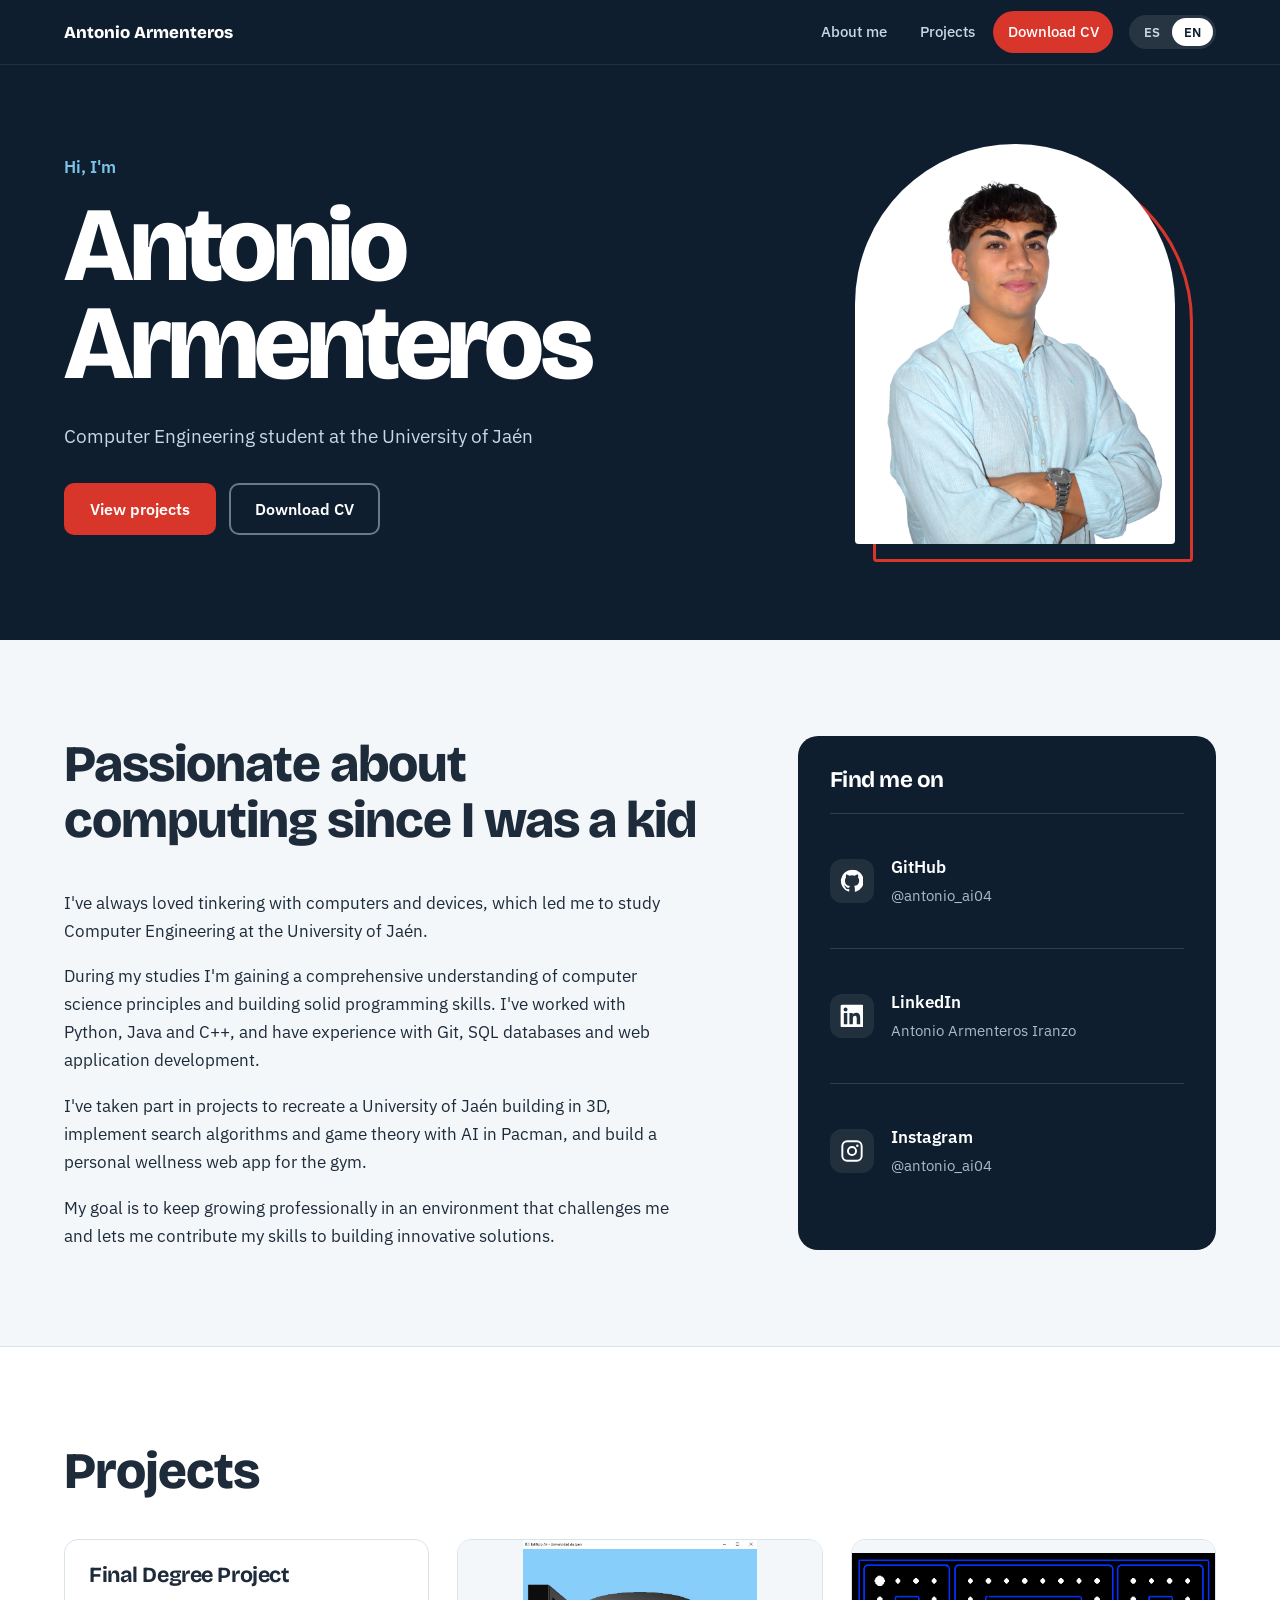
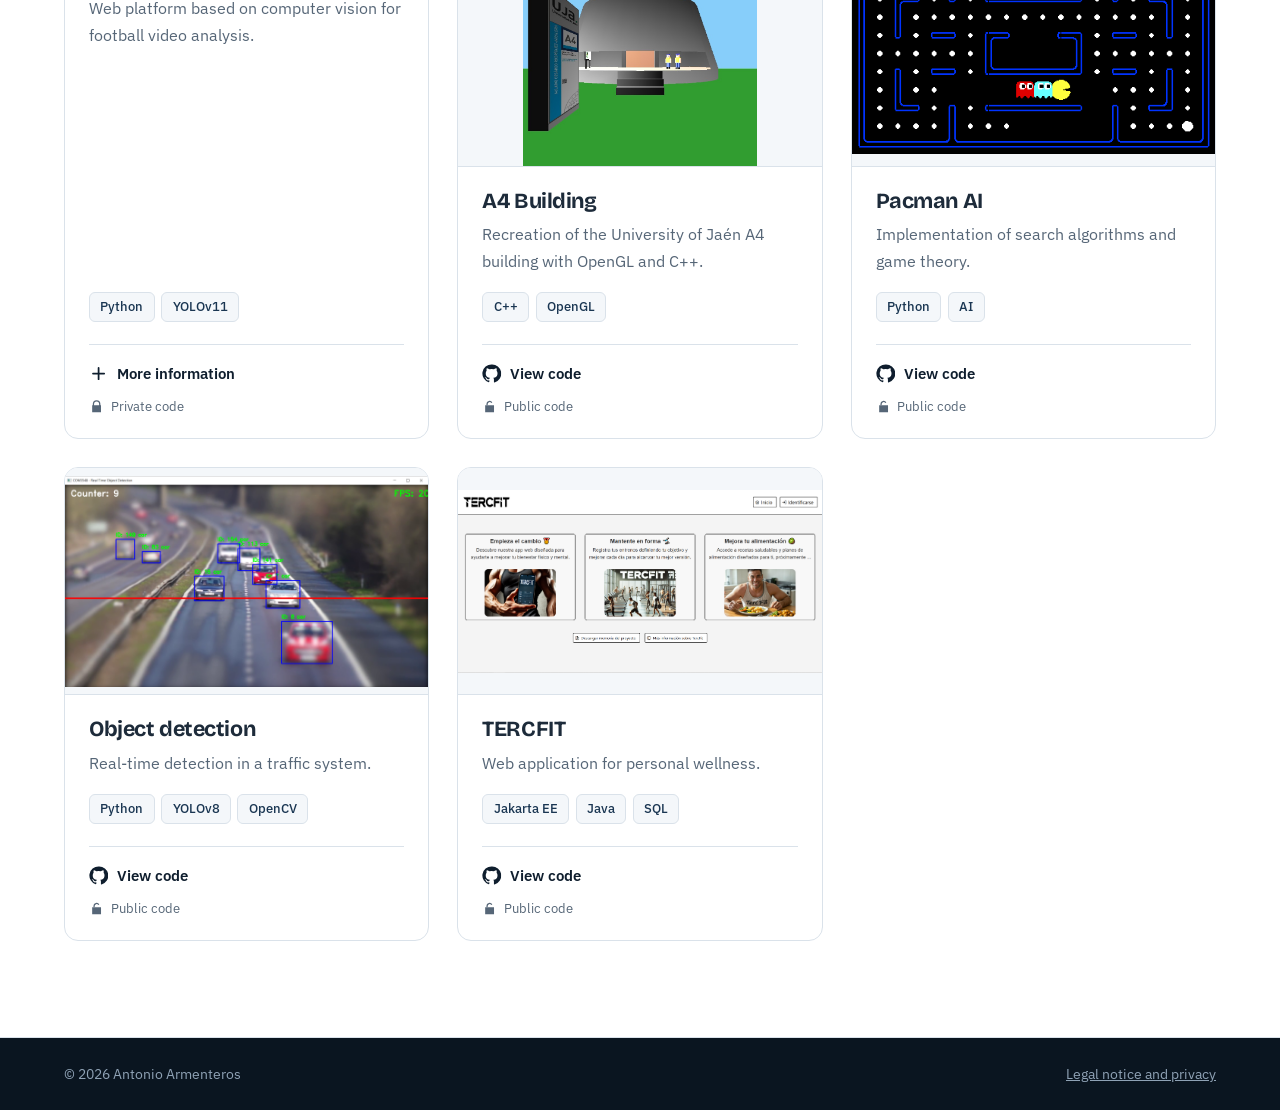
==== commit 35b0ef63: "Actualizada Aviso legal y privacidad" ====
--- a/index.html
+++ b/index.html
@@ -131,6 +131,10 @@
   <div class="m-head">
     <h3 id="m-tfg-t" data-i18n="tfg.t">Trabajo de Fin de Grado</h3>
     <div class="m-actions">
+      <button type="button" class="m-jump" data-open="m-scene" data-i18n-aria="scene.aria" aria-label="Abrir escena interactiva">
+        <svg viewBox="0 0 24 24" aria-hidden="true" fill="none" stroke="currentColor" stroke-width="2.2" stroke-linecap="round" stroke-linejoin="round"><path d="M12 3l8 4.5v9L12 21l-8-4.5v-9L12 3z"/><path d="M12 12l8-4.5M12 12v9M12 12L4 7.5"/></svg>
+        <span data-i18n="scene.btn">Escena 3D</span>
+      </button>
       <button type="button" class="m-jump" data-gallery="m-tfg" data-i18n-aria="m.viewphotos" aria-label="Ver fotos">
         <svg viewBox="0 0 24 24" aria-hidden="true" fill="none" stroke="currentColor" stroke-width="2.2" stroke-linecap="round" stroke-linejoin="round"><rect x="3" y="5" width="18" height="14" rx="2"/><circle cx="9" cy="10.5" r="1.6"/><path d="M21 16l-5-5-8 8"/></svg>
         <span data-i18n="m.viewphotos">Ver fotos</span>
@@ -166,6 +170,12 @@
       <span data-i18n="m.private">Código privado</span>
     </p>
 
+    <h4 class="m-scene-t" data-i18n="scene.t">Escena interactiva</h4>
+    <div class="scene-cta">
+      <p data-i18n="scene.d">Recorrido en 3D por las etapas por las que pasa el vídeo en el backend: detección, seguimiento, roles, calibración y estadísticas.</p>
+      <button type="button" class="btn btn-red" data-open="m-scene"><span data-i18n="scene.open">Abrir escena interactiva</span></button>
+    </div>
+
     <h4 id="m-tfg-shots" class="m-shots-t" data-i18n="m.shots">Capturas</h4>
     <div class="shots">
       <figure>
@@ -204,6 +214,52 @@
         </button>
         <figcaption data-i18n="tfg.c6">Estudio estratégico</figcaption>
       </figure>
+    </div>
+  </div>
+</dialog>
+
+<dialog class="modal scene-modal" id="m-scene" aria-labelledby="m-scene-t">
+  <div class="m-head">
+    <h3 id="m-scene-t" data-i18n="scene.t">Escena interactiva</h3>
+    <div class="m-actions">
+<button type="button" class="m-close" data-close data-i18n-aria="m.close" aria-label="Cerrar">
+        <svg viewBox="0 0 24 24" aria-hidden="true" fill="none" stroke="currentColor" stroke-width="2.2" stroke-linecap="round"><path d="M6 6l12 12M18 6L6 18"/></svg>
+      </button>
+    </div>
+  </div>
+  <iframe id="scene-frame" data-src="assets/escena/tfg-escena.html" title="Escena interactiva / Interactive scene" allow="fullscreen"></iframe>
+</dialog>
+
+<dialog class="modal" id="m-legal" aria-labelledby="m-legal-t">
+  <div class="m-head">
+    <h3 id="m-legal-t" data-i18n="legal.link">Aviso legal y privacidad</h3>
+    <div class="m-actions">
+      <button type="button" class="m-close" data-close data-i18n-aria="m.close" aria-label="Cerrar">
+        <svg viewBox="0 0 24 24" aria-hidden="true" fill="none" stroke="currentColor" stroke-width="2.2" stroke-linecap="round"><path d="M6 6l12 12M18 6L6 18"/></svg>
+      </button>
+    </div>
+  </div>
+  <div class="m-body">
+    <h4 class="m-first" data-i18n="legal.h1">Aviso legal</h4>
+    <div class="txt">
+      <p><span data-i18n="legal.owner">Titular: Antonio Armenteros Iranzo</p>
+      <p data-i18n="legal.a1">Esta web es un portfolio personal sin ánimo comercial, con información sobre mi formación y mis proyectos.</p>
+    </div>
+
+    <h4 data-i18n="legal.h2">Privacidad</h4>
+    <div class="txt">
+      <p data-i18n="legal.p1">Esta web no tiene formularios ni cuentas de usuario y no recoge datos personales directamente. El servidor de alojamiento puede registrar datos técnicos de la visita por motivos de seguridad y funcionamiento.</p>
+      <p data-i18n="legal.p2">Puedes ejercer tus derechos de acceso, rectificación o supresión escribiendo al correo de contacto.</p>
+    </div>
+
+    <h4 data-i18n="legal.h3">Cookies</h4>
+    <div class="txt">
+      <p data-i18n="legal.c1">No uso cookies de analítica ni de publicidad. Solo se guarda en tu navegador tu preferencia de idioma, necesaria para el funcionamiento de la web, y no se comparte con nadie.</p>
+    </div>
+
+    <h4 data-i18n="legal.h4">Servicios de terceros</h4>
+    <div class="txt">
+      <p data-i18n="legal.t1">Las tipografías se cargan desde Google Fonts y los enlaces a GitHub, LinkedIn e Instagram llevan a webs de terceros con sus propias políticas.</p>
     </div>
   </div>
 </dialog>
@@ -225,7 +281,12 @@
 
 <svg width="0" height="0" style="position:absolute" aria-hidden="true"><symbol id="unlock" viewBox="0 0 24 24"><path fill="currentColor" d="M5 10h14v11H5z"/><path fill="none" stroke="currentColor" stroke-width="2" d="M8 10V8a4 4 0 0 1 7.5-2"/></symbol><symbol id="lock" viewBox="0 0 24 24"><path fill="currentColor" d="M6 10V8a6 6 0 1 1 12 0v2h1v11H5V10h1zm2 0h8V8a4 4 0 1 0-8 0v2z"/></symbol></svg>
 <svg width="0" height="0" style="position:absolute" aria-hidden="true"><symbol id="gh" viewBox="0 0 24 24"><path fill="currentColor" d="M12 .5a11.5 11.5 0 0 0-3.64 22.41c.58.1.79-.25.79-.56v-2c-3.2.7-3.88-1.37-3.88-1.37-.52-1.33-1.28-1.69-1.28-1.69-1.05-.72.08-.7.08-.7 1.15.08 1.76 1.19 1.76 1.19 1.03 1.76 2.7 1.25 3.36.96.1-.75.4-1.25.73-1.54-2.55-.29-5.24-1.28-5.24-5.69 0-1.26.45-2.28 1.19-3.09-.12-.29-.52-1.46.11-3.05 0 0 .97-.31 3.17 1.18a11 11 0 0 1 5.78 0c2.2-1.49 3.17-1.18 3.17-1.18.63 1.59.23 2.76.11 3.05.74.81 1.19 1.83 1.19 3.09 0 4.42-2.69 5.39-5.25 5.68.41.36.78 1.06.78 2.14v3.17c0 .31.21.67.8.56A11.5 11.5 0 0 0 12 .5z"/></symbol></svg>
-<footer class="footer"><div class="wrap">© <span id="y"></span> Antonio Armenteros</div></footer>
+<footer class="footer">
+  <div class="wrap foot">
+    <span>© <span id="y"></span> Antonio Armenteros</span>
+    <button type="button" class="foot-link" data-open="m-legal" data-i18n="legal.link">Aviso legal y privacidad</button>
+  </div>
+</footer>
 <script src="assets/js/js.js"></script>
 </body>
 </html>
--- a/assets/css/style.css
+++ b/assets/css/style.css
@@ -182,3 +182,23 @@
 .lb-close{position:absolute;top:.9rem;right:.9rem;width:2.75rem;height:2.75rem;z-index:2}
 .lightbox.single .lb-nav{visibility:hidden}
 @media(max-width:820px){.lb-nav{width:2.5rem;height:2.5rem;margin:0 .25rem}}
+
+
+/* Escena interactiva del TFG */
+a.m-jump{text-decoration:none}
+.m-body .m-scene-t{margin:2.25rem 0 .6rem;padding-top:1.75rem;border-top:1px solid var(--line);font-size:1.2rem}
+.scene-cta p{max-width:62ch;margin-bottom:1rem;color:var(--muted)}
+.scene-modal{width:min(84rem,100% - 1rem);height:min(90dvh,62rem);max-height:90dvh;overflow:hidden}
+.scene-modal[open]{display:flex;flex-direction:column}
+.scene-modal .m-head{position:static;flex:none}
+.scene-modal iframe{flex:1;min-height:0;width:100%;border:0;display:block;background:#07130f}
+@media(max-width:520px){.scene-modal{width:100%;height:100dvh;max-height:100dvh;border-radius:0}}
+
+#scene-tab {
+    display: none !important;
+}
+
+/* Footer + aviso legal */
+.footer .foot{display:flex;flex-wrap:wrap;justify-content:space-between;gap:.5rem 1.5rem}
+.foot-link{background:none;border:0;padding:0;color:inherit;font:inherit;text-decoration:underline;cursor:pointer;transition:color .2s}
+.foot-link:hover{color:#fff}
